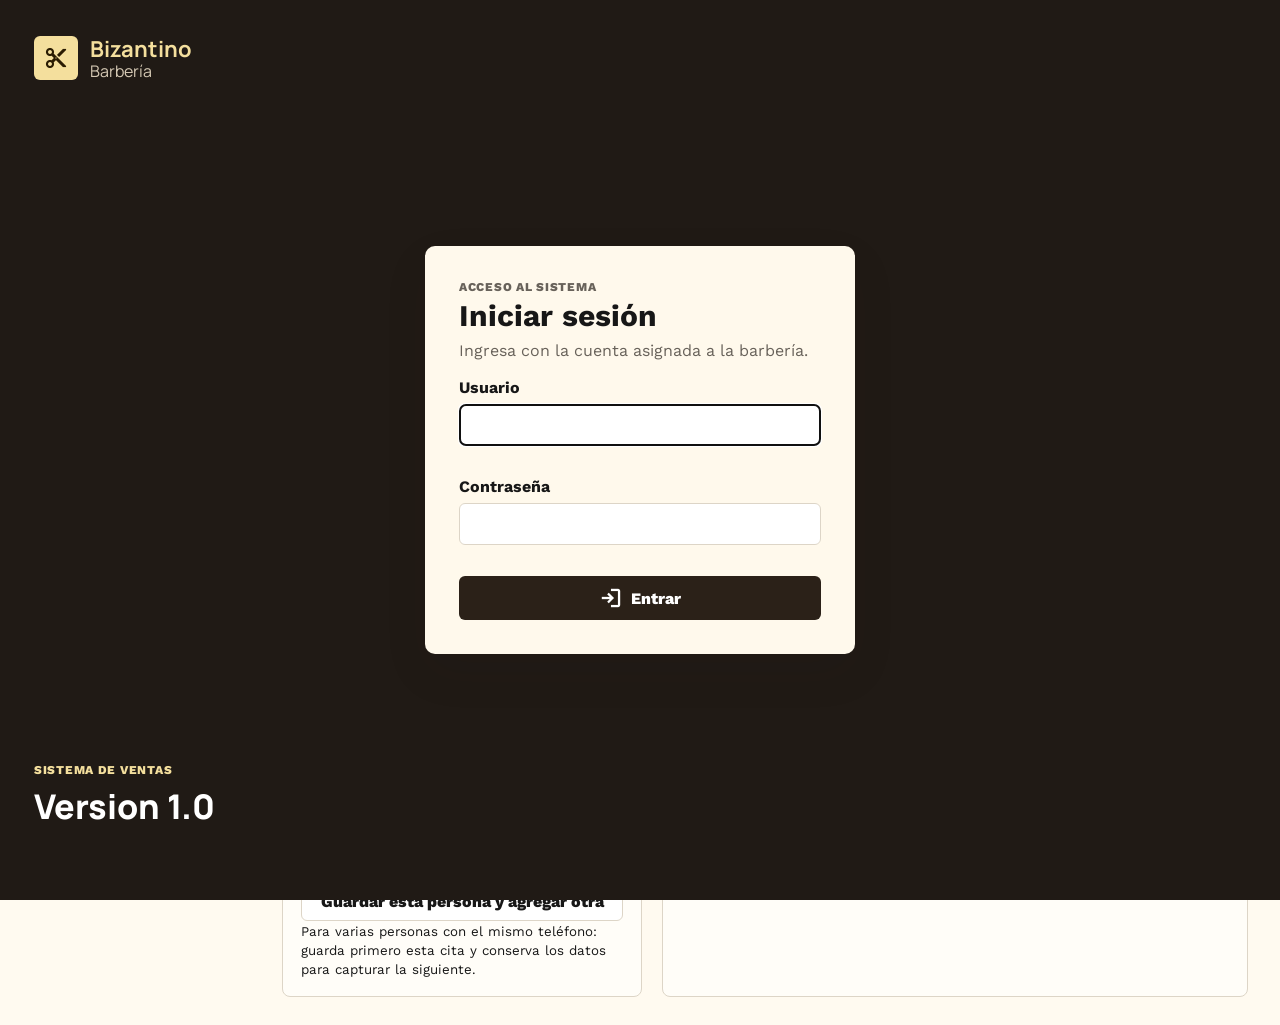
==== index.html @ 12b9bc95 "Adaptar semana laboral de sabado a viernes" ====
<!DOCTYPE html>
<html lang="es">
<head>
  <meta charset="UTF-8">
  <meta name="viewport" content="width=device-width, initial-scale=1.0">
  <title>Bizantino Barberia | Citas y Caja</title>
  <link rel="preconnect" href="https://fonts.googleapis.com">
  <link rel="preconnect" href="https://fonts.gstatic.com" crossorigin>
  <link href="https://fonts.googleapis.com/css2?family=Manrope:wght@600;700;800&family=Work+Sans:wght@400;500;600;700&display=swap" rel="stylesheet">
  <link href="https://fonts.googleapis.com/css2?family=Material+Symbols+Outlined:wght,FILL@100..700,0..1&display=swap" rel="stylesheet">
  <link rel="stylesheet" href="styles.css">
</head>
<body>
  <div class="login-screen" id="loginScreen">
    <div class="login-sidebar">
      <div class="brand">
        <div class="brand-mark"><span class="material-symbols-outlined">content_cut</span></div>
        <div><h1>Bizantino</h1><p>Barbería</p></div>
      </div>
      <div class="login-sidebar-copy">
        <p class="eyebrow">Sistema de ventas</p>
        <h2>Version 1.0</h2>
      </div>
    </div>
    <div class="login-content">
      <form class="login-card" id="loginForm">
        <div>
          <p class="eyebrow">Acceso al sistema</p>
          <h2>Iniciar sesión</h2>
          <p class="login-help">Ingresa con la cuenta asignada a la barbería.</p>
        </div>
        <label>Usuario
          <input name="username" autocomplete="username" maxlength="80" required autofocus>
        </label>
        <label>Contraseña
          <input name="password" type="password" autocomplete="current-password" minlength="8" maxlength="128" required>
        </label>
        <p class="login-error hidden" id="loginError"></p>
        <button class="submit-button" type="submit">
          <span class="material-symbols-outlined">login</span>
          Entrar
        </button>
      </form>
    </div>
  </div>
  <aside class="sidebar">
    <div class="brand">
      <div class="brand-mark">
        <span class="material-symbols-outlined">content_cut</span>
      </div>
      <div>
        <h1>Bizantino</h1>
        <p>Barberia</p>
      </div>
    </div>

    <nav class="nav" aria-label="Modulos">
      <button class="nav-item active" data-view="appointments">
        <span class="material-symbols-outlined">event_available</span>
        Citas
      </button>
      <button class="nav-item" data-view="cashier">
        <span class="material-symbols-outlined"></span>
        Caja
      </button>
      <button class="nav-item" data-view="services">
        <span class="material-symbols-outlined"></span>
        Catálogo
      </button>
      <button class="nav-item" data-view="barbers">
        <span class="material-symbols-outlined"></span>
        Personal
      </button>
      <button class="nav-item" data-view="customers">
        <span class="material-symbols-outlined"></span>
        Clientes
      </button>
      <button class="nav-item" data-view="sales">
        <span class="material-symbols-outlined"></span>
        Ventas
      </button>
      <button class="nav-item" data-view="attendance">
        <span class="material-symbols-outlined">schedule</span>
        Checador
      </button>
      <button class="nav-item" data-view="shift">
        <span class="material-symbols-outlined"></span>
        Corte de turno
      </button>
      <button class="nav-item" id="openHelp" type="button">
        <span class="material-symbols-outlined">help</span>
        Ayuda
      </button>
    </nav>

    <button class="primary-action" id="quickAppointment">
      <span class="material-symbols-outlined">add</span>
      Nueva cita
    </button>
  </aside>

  <main class="app">
    <header class="topbar">
      <div>
        <p class="eyebrow" id="todayLabel"></p>
        <h2 id="viewTitle">Citas</h2>
      </div>
      <div class="topbar-actions">
        <div class="session-user">
          <span id="sessionUserName"></span>
          <button class="chip-button" id="logoutButton" type="button">Salir</button>
        </div>
        <div class="metric">
          <span>Ventas hoy</span>
          <strong id="todaySales">$0</strong>
        </div>
        <div class="metric">
          <span>Citas activas</span>
          <strong id="activeAppointments">0</strong>
        </div>
      </div>
    </header>

    <section class="view active" id="appointments">
      <div class="workspace two-columns">
        <form class="panel form-panel" id="appointmentForm">
          <div class="panel-header">
            <div>
              <p class="eyebrow">Agenda</p>
              <h3 id="appointmentFormTitle">Nueva cita</h3>
            </div>
            <button class="icon-button" type="reset" title="Limpiar">
              <span class="material-symbols-outlined">refresh</span>
            </button>
          </div>

          <input name="appointmentId" type="hidden">
          <label>Teléfono celular
            <input name="phone" list="customerPhoneOptions" inputmode="numeric" maxlength="10"
              pattern="[0-9]{10}" title="Ingresa exactamente 10 dígitos"
              placeholder="10 dígitos" required>
          </label>
          <label class="hidden" data-customer-choice-wrap>Persona vinculada al teléfono
            <select name="customerChoice"></select>
          </label>
          <label>Cliente
            <input name="customer" placeholder="Se completa si el teléfono ya existe" required>
          </label>
          <label>Fecha de nacimiento (opcional)
            <input name="birthDate" inputmode="numeric" maxlength="10"
              placeholder="DD/MM/AAAA" title="Escribe la fecha como DD/MM/AAAA">
          </label>
          <div class="form-grid">
            <label>Fecha
              <input name="date" type="date" required>
            </label>
            <label>Hora
              <input name="time" type="time" required>
            </label>
          </div>
          <label>Barbero
            <select name="barber"></select>
            <small>Opcional al agendar. Se solicitará al confirmar si queda pendiente.</small>
          </label>
          <fieldset class="service-picker">
            <legend>Servicios</legend>
            <div class="selected-services-summary" id="appointmentServiceOptions"></div>
            <button class="secondary-button" id="openAppointmentServicePicker" type="button">Seleccionar servicios</button>
            <small>Opcional al agendar. Se solicitará al confirmar si queda pendiente.</small>
          </fieldset>
          <button class="submit-button" type="submit">
            <span class="material-symbols-outlined">save</span>
            <span id="appointmentSubmitLabel">Guardar cita</span>
          </button>
          <button class="secondary-button" id="saveAnotherAppointment" type="submit" data-save-another="true">
            Guardar esta persona y agregar otra
          </button>
          <small id="saveAnotherAppointmentHelp">
            Para varias personas con el mismo teléfono: guarda primero esta cita y conserva los datos para capturar la siguiente.
          </small>
          <button class="secondary-button hidden" id="cancelAppointmentEdit" type="button">
            Cancelar edición
          </button>
        </form>

        <div class="panel">
          <div class="panel-header">
            <div>
              <p class="eyebrow">Hoy y proximas</p>
              <h3>Lista de citas</h3>
            </div>
            <input class="search" id="appointmentSearch" placeholder="Buscar cliente o servicio">
          </div>
          <div class="appointment-tabs" role="tablist" aria-label="Filtrar citas">
            <button class="appointment-tab active" type="button" data-appointment-view="active">
              Pendientes
              <span id="activeAppointmentCount">0</span>
            </button>
            <button class="appointment-tab" type="button" data-appointment-view="history">
              Historial
              <span id="historyAppointmentCount">0</span>
            </button>
          </div>
          <div class="table-wrap">
            <table>
              <thead>
                <tr>
                  <th>Cliente</th>
                  <th>Servicio</th>
                  <th>Barbero</th>
                  <th>Fecha</th>
                  <th>Estado</th>
                  <th></th>
                </tr>
              </thead>
              <tbody id="appointmentRows"></tbody>
            </table>
          </div>
        </div>
      </div>
    </section>

    <section class="view" id="cashier">
      <div class="workspace two-columns cashier-layout">
        <div class="panel">
          <div class="panel-header">
            <div>
              <p class="eyebrow">Venta rapida</p>
              <h3>Servicios</h3>
            </div>
          </div>
          <div class="service-grid" id="cashierServices"></div>
        </div>

        <form class="panel checkout" id="saleForm">
          <div class="panel-header">
            <div>
              <p class="eyebrow">Cobro</p>
              <h3>Ticket</h3>
            </div>
            <button class="icon-button" id="clearCart" type="button" title="Vaciar">
              <span class="material-symbols-outlined">delete</span>
            </button>
          </div>
          <label>Folio de la nota
            <input name="receiptNumber" type="number" inputmode="numeric"
              min="0" max="10000" placeholder="Abre un turno" required>
          </label>
          <label>Teléfono del cliente
            <input name="phone" list="customerPhoneOptions" inputmode="numeric" maxlength="10"
              pattern="[0-9]{10}" title="Ingresa exactamente 10 dígitos"
              placeholder="Vacío para público general">
          </label>
          <label class="hidden" data-customer-choice-wrap>Persona vinculada al teléfono
            <select name="customerChoice"></select>
          </label>
          <label>Cliente
            <input name="customer" placeholder="Se completa si el teléfono ya existe">
          </label>
          <label>Fecha de nacimiento (opcional)
            <input name="birthDate" inputmode="numeric" maxlength="10"
              placeholder="DD/MM/AAAA" title="Escribe la fecha como DD/MM/AAAA">
          </label>
          <div class="birthday-notice hidden" id="birthdayNotice">
            <strong>🎂 Cumpleaños del cliente</strong>
            <span>Hoy puede recibir 50 % en todos los servicios de esta venta.</span>
            <button class="chip-button pay" id="birthdaySaleDiscount" type="button" data-birthday-sale-discount>Aplicar 50 % a toda la venta</button>
          </div>
          <label>Barbero
            <select name="barber" required></select>
          </label>
          <div class="cart" id="cartItems"></div>
          <div class="total-line">
            <span>Total</span>
            <strong id="cartTotal">$0</strong>
          </div>
          <label>Metodo de pago
            <select name="payment" id="paymentMethod">
              <option value="CASH">Efectivo</option>
              <option value="CARD">Tarjeta</option>
              <option value="TRANSFER">Transferencia</option>
              <option value="MIXED">Mixto</option>
            </select>
          </label>
          <div id="cashPaymentFields">
            <label>Efectivo recibido
              <input name="cashReceived" min="0" step="0.01" inputmode="decimal"
                type="number" placeholder="Igual al total">
            </label>
            <div class="payment-result">
              <span>Cambio</span>
              <strong id="cashChange">$0</strong>
            </div>
          </div>
          <div class="hidden" id="mixedPaymentFields">
            <div class="form-grid">
              <label>En efectivo
                <input name="mixedCash" min="0" step="0.01" value="0" type="number">
              </label>
              <label>Recibido
                <input name="mixedCashReceived" min="0" step="0.01" type="number">
              </label>
              <label>En tarjeta
                <input name="mixedCard" min="0" step="0.01" value="0" type="number">
              </label>
              <label>Transferencia
                <input name="mixedTransfer" min="0" step="0.01" value="0" type="number">
              </label>
            </div>
            <div class="payment-result">
              <span id="mixedPaymentStatus">Falta asignar</span>
              <strong id="mixedPaymentRemaining">$0</strong>
            </div>
          </div>
          <button class="submit-button" type="submit">
            <span class="material-symbols-outlined">payments</span>
            Cobrar
          </button>
        </form>
      </div>
    </section>

    <section class="view" id="services">
      <div class="workspace two-columns">
        <form class="panel form-panel" id="serviceForm">
          <div class="panel-header">
            <div>
              <p class="eyebrow">Catálogo</p>
              <h3 id="serviceFormTitle">Agregar servicio</h3>
            </div>
          </div>
          <input name="serviceId" type="hidden">
          <label>Nombre
            <input name="name" placeholder="Ej. Corte adulto" required>
          </label>
          <label>Precio
            <input name="price" min="0" step="0.01" inputmode="decimal" type="number" required>
          </label>
          <label>Tipo
            <select name="type">
              <option>Servicio</option>
              <option>Paquete</option>
              <option>Extra</option>
            </select>
          </label>
          <button class="submit-button" id="serviceSubmitButton" type="submit">
            <span class="material-symbols-outlined">add</span>
            <span id="serviceSubmitLabel">Agregar</span>
          </button>
          <button class="secondary-button hidden" id="cancelServiceEdit" type="button">
            Cancelar edición
          </button>
        </form>
        <div class="panel">
          <div class="panel-header">
            <div>
              <p class="eyebrow">Precios</p>
              <h3>Menú de servicios</h3>
            </div>
          </div>
          <div class="price-list" id="serviceList"></div>
        </div>
      </div>
    </section>

    <section class="view" id="barbers">
      <div class="workspace two-columns">
        <form class="panel form-panel" id="barberForm">
          <div class="panel-header">
            <div>
              <p class="eyebrow">Personal</p>
              <h3 id="barberFormTitle">Agregar barbero</h3>
            </div>
          </div>
          <input name="barberId" type="hidden">
          <label>Nombre
            <input name="name" placeholder="Nombre del barbero" required>
          </label>
          <button class="submit-button" type="submit">
            <span class="material-symbols-outlined">add</span>
            <span id="barberSubmitLabel">Agregar</span>
          </button>
          <button class="secondary-button hidden" id="cancelBarberEdit" type="button">
            Cancelar edición
          </button>
        </form>

        <div class="panel">
          <div class="panel-header">
            <div>
              <p class="eyebrow">Equipo</p>
              <h3>Barberos registrados</h3>
            </div>
          </div>
          <div class="price-list" id="barberList"></div>
        </div>
      </div>
      <div class="workspace two-columns">
        <form class="panel form-panel" id="receptionistForm">
          <div class="panel-header">
            <div>
              <p class="eyebrow">Recepción</p>
              <h3 id="receptionistFormTitle">Agregar recepcionista</h3>
            </div>
          </div>
          <input name="receptionistId" type="hidden">
          <label>Nombre
            <input name="name" placeholder="Nombre de la recepcionista" required>
          </label>
          <button class="submit-button" type="submit">
            <span class="material-symbols-outlined">add</span>
            <span id="receptionistSubmitLabel">Agregar</span>
          </button>
          <button class="secondary-button hidden" id="cancelReceptionistEdit" type="button">
            Cancelar edición
          </button>
        </form>
        <div class="panel">
          <div class="panel-header">
            <div>
              <p class="eyebrow">Recepción</p>
              <h3>Recepcionistas registradas</h3>
            </div>
          </div>
          <div class="price-list" id="receptionistList"></div>
        </div>
      </div>
      <div class="workspace two-columns" data-admin-only>
        <form class="panel form-panel" id="userForm">
          <div class="panel-header">
            <div><p class="eyebrow">Acceso al sistema</p><h3 id="userFormTitle">Crear cuenta</h3></div>
          </div>
          <input name="userId" type="hidden">
          <label>Nombre para mostrar
            <input name="fullName" maxlength="120" placeholder="Ej. Gabriela" required>
          </label>
          <label>Usuario
            <input name="username" maxlength="80" autocomplete="off" placeholder="Ej. gabriela" required>
          </label>
          <label>Tipo de cuenta
            <select name="role" required><option value="RECEPTION">Recepcionista</option><option value="ADMIN">Administradora</option><option value="SUPPORT">Soporte (solo consulta)</option></select>
          </label>
          <label>Contraseña
            <input name="password" type="password" minlength="8" maxlength="128" autocomplete="new-password" placeholder="Mínimo 8 caracteres">
            <small id="userPasswordHelp">Obligatoria para una cuenta nueva.</small>
          </label>
          <button class="submit-button" type="submit"><span class="material-symbols-outlined">person_add</span><span id="userSubmitLabel">Crear cuenta</span></button>
          <button class="secondary-button hidden" id="cancelUserEdit" type="button">Cancelar edición</button>
        </form>
        <div class="panel">
          <div class="panel-header"><div><p class="eyebrow">Seguridad</p><h3>Cuentas registradas</h3></div></div>
          <p class="muted">Las contraseñas nunca se muestran. Puedes asignar una nueva al editar la cuenta.</p>
          <div class="price-list" id="userList"></div>
        </div>
      </div>
    </section>

    <section class="view" id="customers">
      <div class="workspace two-columns">
        <form class="panel form-panel" id="customerForm">
          <div class="panel-header">
            <div>
              <p class="eyebrow">Directorio</p>
              <h3 id="customerFormTitle">Agregar cliente</h3>
            </div>
          </div>
          <input name="customerId" type="hidden">
          <label>Teléfono
            <input name="phone" inputmode="numeric" maxlength="10" pattern="[0-9]{10}"
              title="Ingresa exactamente 10 dígitos" placeholder="10 dígitos" required>
          </label>
          <label>Nombre
            <input name="name" placeholder="Nombre del cliente" required>
          </label>
          <label>Fecha de nacimiento (opcional)
            <input name="birthDate" inputmode="numeric" maxlength="10"
              placeholder="DD/MM/AAAA" title="Escribe la fecha como DD/MM/AAAA">
          </label>
          <label>Notas
            <textarea name="notes" maxlength="500" placeholder="Preferencias u observaciones"></textarea>
          </label>
          <button class="submit-button" type="submit">
            <span class="material-symbols-outlined">add</span>
            <span id="customerSubmitLabel">Agregar</span>
          </button>
          <button class="secondary-button hidden" id="cancelCustomerEdit" type="button">
            Cancelar edición
          </button>
        </form>

        <div class="panel">
          <div class="panel-header">
            <div>
              <p class="eyebrow">Clientes</p>
              <h3>Directorio de clientes</h3>
            </div>
            <input class="search" id="customerSearch" placeholder="Buscar nombre o teléfono">
          </div>
          <div class="price-list" id="customerList"></div>
        </div>
      </div>
    </section>

    <section class="view" id="sales">
      <div class="workspace">
        <div class="panel" id="salesReportPanel">
          <div class="panel-header">
            <div>
              <p class="eyebrow">Historial</p>
              <h3>Ventas por periodo</h3>
            </div>
            <button class="chip-button cancellation-jump" id="goToCancellations" type="button">
              <span class="material-symbols-outlined">event_busy</span>
              <span id="cancellationJumpLabel">Ver cancelaciones</span>
            </button>
          </div>

          <div class="report-filters">
            <label>Desde
              <input id="salesDateFrom" type="date">
            </label>
            <label>Hasta
              <input id="salesDateTo" type="date">
            </label>
            <label>Barbero
              <select id="salesBarberFilter"></select>
            </label>
            <label>Buscar
              <input id="salesSearch" placeholder="Folio, cliente o servicio">
            </label>
          </div>

          <div class="summary-grid" id="salesReportSummary"></div>

          <div class="sales-charts-grid">
            <section class="sales-chart-card">
              <div><p class="eyebrow">Tendencia</p><h4>Ventas por día</h4></div>
              <div class="daily-sales-chart" id="dailySalesChart"></div>
            </section>
            <section class="sales-chart-card">
              <div><p class="eyebrow">Equipo</p><h4>Producción por barbero</h4></div>
              <div class="barber-production-chart" id="barberProductionChart"></div>
            </section>
          </div>

          <div class="table-wrap">
            <table>
              <thead>
                <tr>
                  <th>Fecha</th>
                  <th>Folio</th>
                  <th>Cliente</th>
                  <th>Servicios</th>
                  <th>Barbero</th>
                  <th>Pago</th>
                  <th>Total</th>
                  <th></th>
                </tr>
              </thead>
              <tbody id="salesReportRows"></tbody>
            </table>
          </div>
        </div>
        <div class="panel cancellations-panel">
          <div class="panel-header">
            <div>
              <p class="eyebrow">Seguimiento</p>
              <h3>Cancelaciones de citas</h3>
              <p id="cancellationSummary">0 cancelaciones registradas</p>
            </div>
            <div class="cancellation-header-actions">
              <button class="chip-button" id="backToSales" type="button">
                <span class="material-symbols-outlined">arrow_upward</span>
                Volver a ventas
              </button>
              <input class="search" id="cancellationSearch"
                placeholder="Buscar cliente, barbero o motivo">
            </div>
          </div>
          <div class="table-wrap">
            <table>
              <thead>
                <tr>
                  <th>Cancelada</th>
                  <th>Cita programada</th>
                  <th>Cliente</th>
                  <th>Servicio</th>
                  <th>Barbero</th>
                  <th>Motivo</th>
                </tr>
              </thead>
              <tbody id="cancellationRows"></tbody>
            </table>
          </div>
        </div>
      </div>
    </section>

    <section class="view" id="attendance">
      <div class="workspace attendance-workspace">
        <div class="panel full-panel">
          <div class="panel-header">
            <div>
              <p class="eyebrow">Asistencia</p>
              <h3>Personal del turno actual</h3>
              <p class="muted" id="attendanceShiftLabel">Abre un turno para comenzar a registrar.</p>
            </div>
          </div>
          <div class="attendance-cards" id="attendanceCurrentRows"></div>
        </div>

        <form class="panel form-panel full-panel hidden" id="scheduleForm" data-admin-only>
          <div class="panel-header">
            <div>
              <p class="eyebrow">Administración</p>
              <h3>Horario semanal del personal</h3>
              <p class="muted">Selecciona la semana y captura toda la plantilla como en su hoja de Excel.</p>
            </div>
          </div>
          <div class="schedule-toolbar">
            <label>Semana que inicia (sábado)<input name="weekStart" type="date" required></label>
            <label>Turno
              <select name="shiftType"><option value="MORNING">Matutino</option><option value="EVENING">Vespertino</option></select>
            </label>
            <button class="secondary-button" type="button" id="copyPreviousWeek">Copiar semana anterior</button>
            <button class="secondary-button" type="button" id="exportScheduleExcel"><span class="material-symbols-outlined">download</span> Exportar Excel</button>
          </div>
          <fieldset class="schedule-people-picker">
            <legend>Personal de este turno</legend>
            <p class="muted">Selecciona únicamente quienes estarán en el turno elegido.</p>
            <div class="schedule-people-options" id="schedulePeopleOptions"></div>
          </fieldset>
          <div class="schedule-help">En cada día captura entrada y salida. Activa <strong>Descanso</strong> cuando no trabaje. La comida es opcional.</div>
          <div class="table-wrap weekly-schedule-wrap"><table class="weekly-schedule-table">
            <thead><tr id="scheduleWeekHeader"></tr></thead>
            <tbody id="scheduleRows"></tbody>
          </table></div>
          <button class="submit-button" type="submit">Guardar semana completa</button>
        </form>

        <div class="panel full-panel hidden" id="savedSchedulesPanel" data-admin-only>
          <div class="panel-header">
            <div>
              <p class="eyebrow">Horarios guardados</p>
              <h3>Semana configurada</h3>
              <p class="muted" id="savedSchedulesWeekLabel"></p>
            </div>
          </div>
          <div class="saved-schedule-sections">
            <article class="saved-schedule-card" id="savedScheduleMorning"></article>
            <article class="saved-schedule-card" id="savedScheduleEvening"></article>
          </div>
        </div>

        <div class="panel full-panel">
          <div class="panel-header"><div><p class="eyebrow">Historial</p><h3>Asistencias por semana</h3><p class="muted">Despliega una semana para comparar el horario programado con las horas registradas.</p></div></div>
          <div class="attendance-history-groups" id="attendanceHistoryGroups"></div>
        </div>
      </div>
    </section>

    <section class="view" id="shift">
      <div class="workspace">
        <form class="panel form-panel" id="openShiftForm">
          <div class="panel-header">
            <div>
              <p class="eyebrow">Apertura</p>
              <h3>Abrir turno</h3>
            </div>
          </div>
          <div class="form-grid">
            <label>Tipo de turno
              <select name="shiftType" required>
                <option value="MORNING">Matutino</option>
                <option value="EVENING">Vespertino</option>
              </select>
            </label>
            <label>Fondo inicial
              <input name="openingCash" type="number" min="0" step="0.01" value="0" required>
            </label>
            <label>Folio inicial
              <input name="startingReceiptNumber" type="number" min="0" max="10000" step="1" value="0" required>
              <small id="startingReceiptHelp">Se colocará automáticamente el siguiente folio sugerido, pero puedes cambiarlo.</small>
            </label>
          </div>
          <label>Recepcionista responsable
            <select name="receptionistId" id="shiftReceptionistSelect" required></select>
          </label>
          <fieldset>
            <legend>Barberos que trabajarán</legend>
            <div class="barber-checklist" id="shiftBarberOptions"></div>
          </fieldset>
          <p class="muted shift-schedule-status" id="shiftScheduleStatus"></p>
          <button class="submit-button" type="submit">
            <span class="material-symbols-outlined">point_of_sale</span>
            Abrir turno
          </button>
        </form>
        <div class="panel shift-dashboard" id="shiftDashboard">
          <div class="panel-header">
            <div>
              <p class="eyebrow">Caja</p>
              <h3>Corte de turno</h3>
              <p id="currentShiftLabel">No hay un turno abierto</p>
            </div>
            <span class="shift-status" id="shiftStatus">Sin turno</span>
          </div>

          <section class="cut-card shift-evidence-card">
            <div class="panel-header">
              <div>
                <p class="eyebrow">Evidencia obligatoria</p>
                <h3>Foto del checador</h3>
                <p class="muted">Descarga la foto desde WhatsApp Web y adjúntala antes de cerrar el turno.</p>
              </div>
              <span class="shift-status" id="shiftEvidenceStatus">Pendiente</span>
            </div>
            <form class="shift-evidence-form" id="shiftEvidenceForm">
              <label class="evidence-file-picker" for="shiftEvidenceInput">
                <span class="evidence-picker-button"><span class="material-symbols-outlined">add_photo_alternate</span> Elegir imagen</span>
                <span class="evidence-file-name" id="shiftEvidenceFileName">Ninguna imagen seleccionada</span>
                <input id="shiftEvidenceInput" name="evidence" type="file" accept="image/jpeg,image/png,image/webp" required>
              </label>
              <button class="secondary-button evidence-remove-button hidden" id="removeSelectedEvidence" type="button">
                <span class="material-symbols-outlined">close</span>
                Quitar
              </button>
              <button class="secondary-button" type="submit">
                <span class="material-symbols-outlined">upload</span>
                Subir evidencia
              </button>
            </form>
            <div class="shift-evidence-preview" id="shiftEvidencePreview"></div>
          </section>

          <div class="reconciliation-grid">
            <section class="cut-card">
              <p class="eyebrow">Según el sistema</p>
              <div id="shiftSystemTotals"></div>
            </section>
            <form class="cut-card" id="closeShiftForm">
              <p class="eyebrow">Conteo real</p>
              <div class="schedule-help" id="closeShiftEvidenceNotice">Primero adjunta la foto del checador para capturar el corte.</div>
              <label>Fondo que permanece en caja
                <input name="fundReserved" type="number" min="0" step="0.01" value="0" readonly>
                <small>Se toma automáticamente del fondo registrado al abrir el turno.</small>
              </label>
              <label>Efectivo de ventas entregado
                <input name="cashSalesCounted" type="number" min="0" step="0.01" value="0" required>
                <small>No incluyas aquí el fondo que permanece en caja.</small>
              </label>
              <label>Corte de terminal
                <input name="cardReported" type="number" min="0" step="0.01" value="0" required>
              </label>
              <label>Transferencias verificadas
                <input name="transferReported" type="number" min="0" step="0.01" value="0" required>
              </label>
              <label>Notas del cierre (opcional)
                <textarea name="closingNotes" maxlength="1000" rows="3"
                  placeholder="Ej. Faltaron $50 y se revisará con recepción"></textarea>
              </label>
            </form>
          </div>

          <div class="reconciliation-grid">
            <section class="cut-card">
              <div class="panel-header">
                <div><p class="eyebrow">Salidas de caja</p><h3>Gastos</h3></div>
              </div>
              <form class="expense-form" id="expenseForm">
                <input name="concept" maxlength="200" placeholder="Concepto del gasto" required>
                <input name="amount" type="number" min="0.01" step="0.01" placeholder="$0" required>
                <button class="chip-button pay" type="submit">Agregar</button>
              </form>
              <div id="expenseList"></div>
            </section>
            <section class="cut-card">
              <p class="eyebrow">Resultado</p>
              <div class="reconciliation-result" id="reconciliationResult"></div>
              <button class="submit-button" id="closeShiftButton" form="closeShiftForm" type="submit">
                <span class="material-symbols-outlined">lock</span>
                Cerrar turno
              </button>
            </section>
          </div>

          <div class="reconciliation-grid">
            <section class="cut-card">
              <p class="eyebrow">Equipo</p>
              <h3>Producción por barbero</h3>
              <div id="barberProduction"></div>
            </section>
            <section class="cut-card">
              <p class="eyebrow">Trabajo realizado</p>
              <h3>Servicios</h3>
              <div id="serviceProduction"></div>
            </section>
          </div>

          <details class="movement-details">
            <summary id="movementSummary">Ver movimientos del turno</summary>
            <div class="table-wrap">
              <table>
                <thead><tr><th>Hora</th><th>Cliente</th><th>Servicios</th><th>Barbero</th><th>Pago</th><th>Total</th></tr></thead>
                <tbody id="saleRows"></tbody>
              </table>
            </div>
          </details>
        </div>

        <div class="panel">
          <div class="panel-header">
            <div>
              <p class="eyebrow">Historial</p>
              <h3>Turnos anteriores</h3>
            </div>
          </div>
          <div class="table-wrap">
            <table>
              <thead>
                <tr>
                  <th>Fecha</th>
                  <th>Turno</th>
                  <th>Barberos</th>
                  <th>Recepcionista</th>
                  <th>Folios</th>
                  <th>Venta</th>
                  <th>Gastos</th>
                  <th>Diferencia</th>
                  <th></th>
                </tr>
              </thead>
              <tbody id="shiftHistoryRows"></tbody>
            </table>
          </div>
        </div>
      </div>
    </section>
  </main>

  <div class="modal-backdrop hidden" id="repeatScheduleModal">
    <form class="modal-card" id="repeatScheduleForm">
      <div class="panel-header">
        <div><p class="eyebrow">Horario semanal</p><h3>Repetir horario</h3></div>
        <button class="icon-button" id="closeRepeatSchedule" type="button" title="Cerrar"><span class="material-symbols-outlined">close</span></button>
      </div>
      <p id="repeatScheduleDescription">Selecciona los días donde quieres usar el mismo horario.</p>
      <div class="repeat-days-grid" id="repeatScheduleDays"></div>
      <div class="modal-actions">
        <button class="secondary-button" id="cancelRepeatSchedule" type="button">Cancelar</button>
        <button class="submit-button" type="submit">Aplicar a los días</button>
      </div>
    </form>
  </div>

  <div class="modal-backdrop hidden" id="attendanceCorrectionModal">
    <div class="modal-card">
      <div class="panel-header">
        <div><p class="eyebrow">Administración</p><h3>Corregir asistencia</h3></div>
        <button class="icon-button" id="closeAttendanceCorrection" type="button" title="Cerrar"><span class="material-symbols-outlined">close</span></button>
      </div>
      <form id="attendanceCorrectionForm">
        <input name="recordId" type="hidden">
        <p id="attendanceCorrectionName"></p>
        <div class="form-grid">
          <label>Entrada<input name="clockIn" type="datetime-local"></label>
          <label>Salida a comida<input name="mealOut" type="datetime-local"></label>
          <label>Regreso de comida<input name="mealIn" type="datetime-local"></label>
          <label>Salida final<input name="clockOut" type="datetime-local"></label>
          <label>Estado<select name="status"><option value="PENDING">Pendiente</option><option value="PRESENT">Asistió</option><option value="ABSENT">Falta</option><option value="REST">Descanso</option><option value="PERMISSION">Permiso</option></select></label>
          <label>Notas<input name="notes" maxlength="500"></label>
        </div>
        <div class="modal-actions"><button class="secondary-button" id="cancelAttendanceCorrection" type="button">Cancelar</button><button class="submit-button" type="submit">Guardar corrección</button></div>
      </form>
    </div>
  </div>

  <div class="modal-backdrop hidden" id="attendanceStatusModal">
    <div class="modal-card">
      <div class="panel-header">
        <div><p class="eyebrow">Confirmar asistencia</p><h3 id="attendanceStatusTitle">Confirmar estado</h3></div>
        <button class="icon-button" id="closeAttendanceStatus" type="button" title="Cerrar"><span class="material-symbols-outlined">close</span></button>
      </div>
      <p id="attendanceStatusMessage"></p>
      <div class="modal-actions">
        <button class="secondary-button" id="cancelAttendanceStatus" type="button">Cancelar</button>
        <button class="submit-button danger-button" id="confirmAttendanceStatus" type="button">Confirmar</button>
      </div>
    </div>
  </div>

  <div class="modal-backdrop hidden" id="closeShiftModal">
    <div class="modal-card">
      <div class="panel-header">
        <div>
          <p class="eyebrow">Corte de turno</p>
          <h3>Confirmar cierre</h3>
        </div>
        <button class="icon-button" id="closeShiftModalButton" type="button" title="Cerrar">
          <span class="material-symbols-outlined">close</span>
        </button>
      </div>
      <p>El turno quedará cerrado definitivamente y ya no aceptará ventas ni gastos.</p>
      <div class="close-shift-confirmation" id="closeShiftConfirmationSummary"></div>
      <div class="modal-actions">
        <button class="secondary-button" id="cancelCloseShift" type="button">Volver</button>
        <button class="submit-button danger-button" id="confirmCloseShift" type="button">
          Cerrar turno
        </button>
      </div>
    </div>
  </div>

  <div class="modal-backdrop hidden" id="servicePickerModal">
    <div class="modal-card service-picker-modal">
      <div class="panel-header">
        <div><p class="eyebrow">Servicios</p><h3>Seleccionar servicios</h3></div>
        <button class="icon-button" id="closeServicePickerModal" type="button" title="Cerrar">
          <span class="material-symbols-outlined">close</span>
        </button>
      </div>
      <p>Toca uno o varios servicios para agregarlos a la cita.</p>
      <div class="service-picker-grid" id="servicePickerGrid"></div>
      <div class="service-picker-total">
        <span id="servicePickerCount">0 servicios</span>
        <strong id="servicePickerTotal">$0</strong>
      </div>
      <div class="modal-actions">
        <button class="secondary-button" id="cancelServicePickerModal" type="button">Volver</button>
        <button class="submit-button" id="applyServicePicker" type="button">Aplicar selección</button>
      </div>
    </div>
  </div>

  <div class="modal-backdrop hidden" id="appointmentConfirmationModal">
    <form class="modal-card" id="appointmentConfirmationForm">
      <div class="panel-header">
        <div>
          <p class="eyebrow">Citas</p>
          <h3>Confirmar cita</h3>
        </div>
        <button class="icon-button" id="closeAppointmentConfirmationModal" type="button" title="Cerrar">
          <span class="material-symbols-outlined">close</span>
        </button>
      </div>
      <p id="appointmentConfirmationLabel"></p>
      <label>Barbero que atenderá
        <select name="barber" required></select>
      </label>
      <fieldset class="service-picker">
        <legend>Servicios que recibirá</legend>
        <div class="selected-services-summary" id="confirmationServiceOptions"></div>
        <button class="secondary-button" id="openConfirmationServicePicker" type="button">Seleccionar servicios</button>
      </fieldset>
      <div class="modal-actions">
        <button class="secondary-button" id="cancelAppointmentConfirmationModal" type="button">Volver</button>
        <button class="submit-button" type="submit">Confirmar cita</button>
      </div>
    </form>
  </div>

  <div class="modal-backdrop hidden" id="cancellationModal">
    <form class="modal-card" id="cancellationForm">
      <div class="panel-header">
        <div>
          <p class="eyebrow">Citas</p>
          <h3>Cancelar cita</h3>
        </div>
        <button class="icon-button" id="closeCancellationModal" type="button" title="Cerrar">
          <span class="material-symbols-outlined">close</span>
        </button>
      </div>
      <p id="cancellationAppointmentLabel"></p>
      <label>Motivo de la cancelación
        <textarea name="reason" maxlength="500" rows="4"
          placeholder="Ej. El cliente llamó para cancelar" required></textarea>
      </label>
      <div class="modal-actions">
        <button class="secondary-button" id="cancelCancellationModal" type="button">Volver</button>
        <button class="submit-button danger-button" type="submit">Confirmar cancelación</button>
      </div>
    </form>
  </div>

  <div class="modal-backdrop hidden" id="saleCancellationModal">
    <form class="modal-card" id="saleCancellationForm">
      <div class="panel-header">
        <div>
          <p class="eyebrow">Ventas</p>
          <h3>Cancelar venta</h3>
        </div>
        <button class="icon-button" id="closeSaleCancellationModal" type="button" title="Cerrar">
          <span class="material-symbols-outlined">close</span>
        </button>
      </div>
      <p id="saleCancellationLabel"></p>
      <p>La venta conservará su folio y sus datos, pero dejará de sumar en el corte.</p>
      <label>Motivo de la cancelación
        <textarea name="reason" maxlength="500" rows="4"
          placeholder="Ej. Se registró un servicio incorrecto" required></textarea>
      </label>
      <div class="modal-actions">
        <button class="secondary-button" id="cancelSaleCancellationModal" type="button">Volver</button>
        <button class="submit-button danger-button" type="submit">Confirmar cancelación</button>
      </div>
    </form>
  </div>

  <div class="modal-backdrop hidden" id="helpModal">
    <div class="modal-card help-modal-card">
      <div class="panel-header">
        <div>
          <p class="eyebrow">Manual rápido</p>
          <h3>Cómo usar Bizantino</h3>
        </div>
        <button class="icon-button" id="closeHelpModal" type="button" title="Cerrar">
          <span class="material-symbols-outlined">close</span>
        </button>
      </div>
      <p>Consulta el paso que necesites. Las opciones administrativas solamente aparecen en la cuenta de la dueña.</p>
      <section class="help-role-section" data-admin-only>
        <p class="eyebrow">Funciones de administradora</p>
        <div class="help-admin-grid">
          <div><strong>Personal y cuentas</strong><span>En <b>Personal</b> administra barberos, recepcionistas y cuentas de acceso. El rol <b>Soporte</b> es visible y permite consultar sin modificar operaciones. Al editar una cuenta, deja la contraseña vacía para conservarla o escribe una nueva para restablecerla.</span></div>
          <div><strong>Horarios semanales</strong><span>En <b>Checador</b> selecciona semana y turno, elige el personal, captura horarios o descansos y guarda la semana completa. Una misma persona puede estar programada en Matutino y Vespertino; también puedes copiar horarios y exportarlos a Excel.</span></div>
          <div><strong>Correcciones</strong><span>La administradora puede corregir asistencias y consultar quién realizó el último registro. Las recepcionistas no pueden modificar horarios ni corregir registros anteriores.</span></div>
        </div>
      </section>
      <p class="eyebrow help-flow-title">Operación diaria de recepción</p>
      <div class="help-steps">
        <details open><summary><span>1</span> Abrir el turno</summary><p>En <strong>Corte de turno</strong>, verifica si abrirás Matutino o Vespertino. El sistema selecciona automáticamente la recepcionista y los barberos programados para ese día, pero puedes modificarlos antes de abrir. Captura también el fondo inicial y revisa el folio sugerido.</p></details>
        <details><summary><span>2</span> Registrar asistencias</summary><p>En <strong>Checador</strong>, registra entrada, salida y comida del personal. Para marcar falta o permiso deberás confirmarlo. Si una persona está programada en ambos turnos, el matutino conservará su entrada y la jornada continuará automáticamente en el vespertino; registra su salida final hasta que termine de trabajar.</p></details>
        <details><summary><span>3</span> Agendar y confirmar citas</summary><p>Captura teléfono, nombre, fecha y hora. El barbero y los servicios pueden quedar pendientes. Al confirmar, completa esos datos; se permiten varios servicios y se evitan citas simultáneas para el mismo barbero.</p></details>
        <details><summary><span>4</span> Cobrar servicios</summary><p>Desde una cita usa <strong>Cobrar</strong>, o entra directamente a <strong>Caja</strong> para una venta sin cita. Selecciona cliente opcional, barbero, servicios y método de pago. Si hoy es el cumpleaños registrado del cliente, puedes activar 50 % de descuento sobre todos los servicios de la venta. Verifica el folio antes de confirmar.</p></details>
        <details><summary><span>5</span> Registrar gastos y revisar ventas</summary><p>Los gastos del turno se capturan en <strong>Corte de turno</strong>. En <strong>Ventas</strong> puedes filtrar por fechas o barbero, consultar gráficas, movimientos, neto después de gastos y motivos de cancelación.</p></details>
        <details><summary><span>6</span> Adjuntar evidencia del checador</summary><p>Antes de capturar el conteo real, descarga desde WhatsApp Web la fotografía del checador. En <strong>Corte de turno</strong>, elige la imagen y presiona <strong>Subir evidencia</strong>. Al guardarse se habilitarán los campos del corte. Comprueba la miniatura; puedes reemplazarla mientras el turno esté abierto.</p></details>
        <details><summary><span>7</span> Cerrar el turno</summary><p>Después de adjuntar la evidencia, registra efectivo entregado, corte de terminal, transferencias verificadas y notas opcionales. Revisa las diferencias. Para cerrar deben estar completas las asistencias; en el matutino no se exige salida a quien tenga horario vespertino porque su jornada continúa. El sistema guarda quién subió la foto y quién cerró.</p></details>
        <details><summary><span>8</span> Consultar y exportar historial</summary><p>En turnos anteriores abre <strong>Ver desglose</strong> para consultar conciliación, gastos, producción, evidencia y responsables. En <strong>Checador</strong> las asistencias semanales aparecen separadas en Matutino y Vespertino, con entrada y salida reales; también pueden exportarse a Excel.</p></details>
      </div>
      <div class="modal-actions">
        <button class="submit-button" id="finishHelp" type="button">Entendido</button>
      </div>
    </div>
  </div>

  <div class="toast" id="toast"></div>
  <datalist id="customerPhoneOptions"></datalist>
  <script src="app.js"></script>
</body>
</html>
---- styles.css ----
:root {
  --gold: #b88a1d;
  --gold-soft: #f4df9d;
  --ink: #171717;
  --muted: #68625a;
  --line: #ddd5c7;
  --paper: #fffdf8;
  --surface: #f6f1e8;
  --green: #1f7a4d;
  --red: #b42318;
  --blue: #285c9d;
}

* { box-sizing: border-box; }

body {
  margin: 0;
  color: var(--ink);
  background: #fffaf0;
  font-family: "Work Sans", Arial, sans-serif;
}

button, input, select, textarea { font: inherit; }
button { cursor: pointer; }

.material-symbols-outlined {
  font-variation-settings: "FILL" 0, "wght" 500, "GRAD" 0, "opsz" 24;
}

.sidebar {
  position: fixed;
  inset: 0 auto 0 0;
  width: 250px;
  padding: 22px 18px;
  background: #201a15;
  color: white;
  display: flex;
  flex-direction: column;
  gap: 28px;
}

.brand {
  display: flex;
  align-items: center;
  gap: 12px;
}

.brand-mark {
  width: 44px;
  height: 44px;
  display: grid;
  place-items: center;
  background: var(--gold-soft);
  color: #2a1c02;
  border-radius: 6px;
}

.brand h1, .brand p, .topbar h2, .panel h3 {
  margin: 0;
  font-family: "Manrope", Arial, sans-serif;
}

.brand h1 { font-size: 22px; color: var(--gold-soft); }
.brand p { color: #d5c9b4; margin-top: -4px; }

.nav {
  display: grid;
  gap: 6px;
}

.nav-item, .primary-action {
  border: 0;
  min-height: 44px;
  display: flex;
  align-items: center;
  gap: 12px;
  padding: 10px 12px;
  border-radius: 6px;
}

.nav-item {
  background: transparent;
  color: #e8dece;
  text-align: left;
}

.nav-item.active, .nav-item:hover {
  background: rgba(244, 223, 157, .14);
  color: var(--gold-soft);
}

.primary-action {
  margin-top: auto;
  width: 100%;
  justify-content: center;
  background: var(--gold-soft);
  color: #2a1c02;
  font-weight: 800;
}

.app {
  margin-left: 250px;
  min-height: 100vh;
}

.topbar {
  min-height: 84px;
  padding: 20px 32px;
  background: var(--paper);
  border-bottom: 1px solid var(--line);
  display: flex;
  align-items: center;
  justify-content: space-between;
  gap: 18px;
}

.topbar h2 { font-size: 30px; }
.eyebrow {
  margin: 0 0 4px;
  color: var(--muted);
  font-size: 12px;
  font-weight: 800;
  letter-spacing: .06em;
  text-transform: uppercase;
}

.topbar-actions {
  display: flex;
  gap: 10px;
}

.metric {
  min-width: 142px;
  padding: 10px 12px;
  background: var(--surface);
  border: 1px solid var(--line);
  border-radius: 6px;
}

.metric span { display: block; color: var(--muted); font-size: 12px; }
.metric strong { font-size: 20px; }

.view { display: none; }
.view.active { display: block; }

.workspace {
  padding: 28px 32px;
  display: grid;
  gap: 20px;
}

.two-columns {
  grid-template-columns: 360px minmax(0, 1fr);
}

.cashier-layout {
  grid-template-columns: minmax(0, 1fr) 380px;
}

.panel {
  background: var(--paper);
  border: 1px solid var(--line);
  border-radius: 8px;
  padding: 18px;
}

.panel-header {
  display: flex;
  align-items: center;
  justify-content: space-between;
  gap: 12px;
  margin-bottom: 16px;
}

.panel h3 { font-size: 20px; }

label {
  display: grid;
  gap: 7px;
  margin-bottom: 13px;
  color: #3a332a;
  font-weight: 700;
}

input, select, textarea {
  width: 100%;
  border: 1px solid var(--line);
  border-radius: 6px;
  background: white;
  color: var(--ink);
  padding: 0 12px;
}

input, select { height: 42px; }

textarea {
  min-height: 88px;
  padding-top: 10px;
  resize: vertical;
}

.form-grid {
  display: grid;
  grid-template-columns: 1fr 1fr;
  gap: 12px;
}

.submit-button, .icon-button, .chip-button {
  border: 0;
  border-radius: 6px;
  min-height: 40px;
  display: inline-flex;
  align-items: center;
  justify-content: center;
  gap: 8px;
  font-weight: 800;
}

.submit-button {
  width: 100%;
  background: #2b221a;
  color: white;
  padding: 10px 14px;
}

.secondary-button {
  width: 100%;
  min-height: 40px;
  margin-top: 8px;
  border: 1px solid var(--line);
  border-radius: 6px;
  background: white;
  color: var(--ink);
  font-weight: 800;
}

.hidden { display: none; }

.submit-button.compact {
  width: auto;
}
.secondary-button.compact { margin-top: 0; min-height: 36px; padding: 7px 11px; width: auto; }

.icon-button {
  width: 40px;
  background: var(--surface);
  color: var(--ink);
}

.search {
  width: min(330px, 100%);
}

.appointment-tabs {
  display: flex;
  gap: 8px;
  margin-bottom: 12px;
  padding-bottom: 12px;
  border-bottom: 1px solid var(--line);
}

.appointment-tab {
  min-height: 38px;
  padding: 8px 14px;
  border: 1px solid var(--line);
  border-radius: 6px;
  background: white;
  color: var(--muted);
  font-weight: 800;
}

.appointment-tab.active {
  background: #2b221a;
  border-color: #2b221a;
  color: white;
}

.appointment-tab span {
  display: inline-grid;
  min-width: 22px;
  min-height: 22px;
  margin-left: 6px;
  place-items: center;
  border-radius: 999px;
  background: var(--surface);
  color: var(--ink);
  font-size: 12px;
}

.table-wrap {
  overflow-x: auto;
}

table {
  width: 100%;
  border-collapse: collapse;
}

th {
  color: var(--muted);
  font-size: 12px;
  text-align: left;
  text-transform: uppercase;
}

th, td {
  padding: 12px;
  border-bottom: 1px solid var(--line);
  vertical-align: middle;
}

td strong { display: block; }
td small { color: var(--muted); }

.status {
  display: inline-flex;
  padding: 4px 8px;
  border-radius: 999px;
  font-size: 11px;
  font-weight: 800;
}

.status.pendiente { background: #fff2cc; color: #7a5700; }
.status.confirmada { background: #dbeafe; color: var(--blue); }
.status.atendida { background: #dcfce7; color: var(--green); }
.status.cancelada { background: #fee4e2; color: var(--red); }

.row-actions {
  display: flex;
  justify-content: flex-end;
  gap: 6px;
}

.chip-button {
  background: var(--surface);
  color: var(--ink);
  padding: 8px 10px;
}

.chip-button.pay { background: var(--gold-soft); }
.chip-button.danger { color: var(--red); }

.service-grid {
  display: grid;
  grid-template-columns: repeat(auto-fill, minmax(180px, 1fr));
  gap: 10px;
}

.service-card {
  min-height: 82px;
  text-align: left;
  padding: 12px;
  background: white;
  border: 1px solid var(--line);
  border-radius: 8px;
}

.service-card strong, .price-item strong { display: block; }
.service-card span, .price-item span { color: var(--muted); font-size: 12px; }

.cart {
  min-height: 180px;
  border: 1px dashed var(--line);
  border-radius: 8px;
  padding: 8px;
  margin-bottom: 14px;
  background: white;
}

.cart-empty {
  min-height: 150px;
  display: grid;
  place-items: center;
  color: var(--muted);
  text-align: center;
}

.cart-item, .price-item {
  display: flex;
  align-items: center;
  justify-content: space-between;
  gap: 10px;
  padding: 10px;
  border-bottom: 1px solid var(--line);
}

.cart-item:last-child, .price-item:last-child { border-bottom: 0; }

.total-line {
  display: flex;
  justify-content: space-between;
  align-items: center;
  padding: 14px 0;
  border-top: 2px solid #2b221a;
  font-size: 22px;
}

.price-list {
  columns: 2 260px;
  column-gap: 18px;
}

.price-item {
  break-inside: avoid;
  background: white;
}

.payment-result {
  display: flex;
  justify-content: space-between;
  align-items: center;
  margin: -4px 0 14px;
  padding: 10px 12px;
  border-radius: 6px;
  background: var(--surface);
  color: var(--muted);
  font-weight: 800;
}

.payment-result strong {
  color: var(--ink);
  font-size: 18px;
}

.birthday-notice {
  display: flex;
  flex-direction: column;
  gap: 3px;
  padding: 11px 13px;
  border: 1px solid #e0b84f;
  border-radius: 7px;
  background: #fff4c9;
  color: #5c4310;
}

.birthday-discount {
  color: #8a5b00;
  font-weight: 800;
}

.barber-checklist {
  display: flex;
  flex-wrap: wrap;
  gap: 10px;
}

.barber-checklist label {
  display: flex;
  flex-direction: row;
  align-items: center;
  gap: 7px;
  padding: 9px 12px;
  border: 1px solid var(--line);
  border-radius: 7px;
  background: white;
}

.barber-checklist input { width: auto; }

.shift-status {
  padding: 7px 12px;
  border-radius: 999px;
  background: #dff7e7;
  color: #16723a;
  font-weight: 900;
  font-size: 13px;
  text-transform: uppercase;
}

.reconciliation-grid {
  display: grid;
  grid-template-columns: repeat(2, minmax(0, 1fr));
  gap: 16px;
  margin-bottom: 16px;
}

.cut-card {
  padding: 18px;
  border: 1px solid var(--line);
  border-radius: 10px;
  background: var(--surface);
}

.cut-card label { margin-top: 10px; }

#closeShiftForm { transition: background-color .2s ease, border-color .2s ease, opacity .2s ease; }
#closeShiftForm.evidence-locked {
  background: #dedbd4;
  border-color: #c8c3b9;
  color: #77736c;
}
#closeShiftForm.evidence-locked label,
#closeShiftForm.evidence-locked > .eyebrow { opacity: .58; }
#closeShiftForm.evidence-locked input,
#closeShiftForm.evidence-locked textarea {
  background: #cbc8c1;
  border-color: #b9b5ad;
  color: #77736c;
  cursor: not-allowed;
}
#closeShiftForm.evidence-locked #closeShiftEvidenceNotice {
  background: #f3dfa0;
  color: #493e29;
  font-weight: 800;
  opacity: 1;
}

.cut-line,
.production-line,
.expense-line {
  display: flex;
  justify-content: space-between;
  gap: 16px;
  padding: 9px 0;
  border-bottom: 1px solid var(--line);
}

.cut-line.total {
  margin-top: 5px;
  border-top: 2px solid var(--ink);
  border-bottom: 0;
  font-size: 18px;
  font-weight: 900;
}

.barber-production-line > span {
  min-width: 0;
}

.barber-production-line small {
  display: block;
  margin-top: 4px;
  color: var(--muted);
  line-height: 1.45;
}

.expense-form {
  display: grid;
  grid-template-columns: 1fr 120px auto;
  gap: 8px;
  margin-bottom: 10px;
}

.reconciliation-result {
  margin: 12px 0 18px;
  padding: 18px;
  border-radius: 9px;
  text-align: center;
  background: #fff4c9;
}

.reconciliation-result.balanced { background: #dff7e7; color: #16723a; }
.reconciliation-result.short { background: #ffe1de; color: #a52b1b; }
.reconciliation-result.over { background: #e6efff; color: #2455a4; }
.reconciliation-result strong { display: block; font-size: 26px; }

.movement-details {
  margin-top: 6px;
  border-top: 1px solid var(--line);
  padding-top: 14px;
}

.movement-details summary {
  cursor: pointer;
  font-weight: 900;
  padding: 10px 0;
}

.appointment-date {
  min-width: 100px;
  white-space: nowrap;
}

.appointment-date strong,
.appointment-date small {
  display: block;
}

.cancellation-note {
  display: block;
  min-width: 150px;
  max-width: 260px;
  margin-top: 7px;
  color: var(--muted);
  line-height: 1.35;
  white-space: normal;
}

#shiftHistoryRows td > small {
  display: block;
  margin-top: 3px;
  color: var(--muted);
}

.balanced-text { color: #16723a; }
.short-text { color: #a52b1b; }
.over-text { color: #2455a4; }

.modal-backdrop {
  position: fixed;
  inset: 0;
  z-index: 1000;
  display: grid;
  place-items: center;
  padding: 20px;
  background: rgba(25, 20, 16, .62);
}

.modal-backdrop.hidden { display: none; }

.modal-card {
  width: min(500px, 100%);
  padding: 22px;
  border-radius: 12px;
  background: var(--paper);
  box-shadow: 0 24px 70px rgba(0, 0, 0, .28);
}

.modal-actions {
  display: grid;
  grid-template-columns: 1fr 1.4fr;
  gap: 10px;
  margin-top: 18px;
}

#attendanceCorrectionForm .form-grid {
  grid-template-columns: repeat(2, minmax(0, 1fr));
}

#attendanceCorrectionForm .form-grid label,
#attendanceCorrectionForm .form-grid input,
#attendanceCorrectionForm .form-grid select {
  box-sizing: border-box;
  max-width: 100%;
  min-width: 0;
  width: 100%;
}

.danger-button { background: #a52b1b; }

.shift-evidence-card { margin: 18px 0; }
.shift-evidence-card .panel-header { align-items: start; }
.shift-status.complete { background: #d9f4e4; color: #16723a; }
.shift-evidence-form { align-items: stretch; display: grid; gap: 10px; grid-template-columns: minmax(0, 1fr) auto auto; margin-top: 14px; }
.evidence-file-picker { align-items: center; background: var(--paper); border: 1px dashed #bda97f; border-radius: 9px; cursor: pointer; display: flex; gap: 12px; min-width: 0; padding: 9px; }
.evidence-file-picker:hover { background: #fffaf0; border-color: var(--gold); }
.evidence-file-picker input { height: 1px; opacity: 0; overflow: hidden; position: absolute; width: 1px; }
.evidence-picker-button { align-items: center; background: var(--gold); border-radius: 7px; color: #20180f; display: inline-flex; flex: 0 0 auto; font-weight: 800; gap: 7px; padding: 9px 13px; }
.evidence-picker-button .material-symbols-outlined { font-size: 21px; }
.evidence-file-name { color: var(--muted); font-weight: 600; overflow: hidden; text-overflow: ellipsis; white-space: nowrap; }
.evidence-remove-button { color: #a52b1b; }
.shift-evidence-preview { margin-top: 14px; }
.shift-evidence-preview > a { align-items: center; background: var(--surface); border: 1px solid var(--line); border-radius: 9px; color: inherit; display: flex; gap: 14px; padding: 10px; text-decoration: none; }
.shift-evidence-preview img { border-radius: 7px; height: 90px; object-fit: cover; width: 120px; }
.shift-evidence-preview span, .shift-evidence-preview small { display: block; }
.shift-evidence-preview small { color: var(--muted); margin-top: 4px; }
.evidence-history-link { align-items: center; color: #73530b; display: inline-flex; font-weight: 700; gap: 6px; }
.evidence-history-card { align-items: center; background: var(--paper); border: 1px solid var(--line); border-radius: 9px; color: inherit; display: flex; gap: 12px; margin-top: 10px; padding: 9px; text-decoration: none; transition: border-color .15s ease, transform .15s ease; }
.evidence-history-card:hover { border-color: var(--gold); transform: translateY(-1px); }
.evidence-history-card > img { background: var(--surface); border-radius: 7px; height: 100px; object-fit: cover; width: 135px; }
.evidence-history-card > span { min-width: 0; }
.evidence-history-card strong, .evidence-history-card small, .evidence-history-card em { display: block; }
.evidence-history-card small { color: var(--muted); font-weight: 500; margin-top: 4px; }
.evidence-history-card em { align-items: center; color: #73530b; display: flex; font-style: normal; font-weight: 800; gap: 5px; margin-top: 10px; }
.evidence-history-card em .material-symbols-outlined { font-size: 19px; }
#closeShiftButton.requires-evidence { box-shadow: inset 0 0 0 2px #c79113; }

@media (max-width: 720px) {
  .shift-evidence-form { grid-template-columns: 1fr; }
  .evidence-file-picker { align-items: stretch; flex-direction: column; }
  .evidence-picker-button { justify-content: center; }
}

.close-shift-confirmation {
  margin-top: 16px;
  padding: 12px 14px;
  border-radius: 8px;
  background: var(--surface);
}

.closing-notes {
  margin-top: 13px;
  padding-top: 11px;
  border-top: 1px solid var(--line);
}

.closing-notes p {
  margin: 5px 0 0;
  color: var(--muted);
  white-space: pre-wrap;
}

.cancellations-panel { margin-top: 18px; }
.cancellations-panel,
#salesReportPanel { scroll-margin-top: 18px; }

.cancellation-jump,
.cancellation-header-actions,
.cancellation-header-actions .chip-button {
  display: flex;
  align-items: center;
  gap: 7px;
}

.cancellation-header-actions { gap: 10px; }

#cancellationRows td > small {
  display: block;
  margin-top: 3px;
  color: var(--muted);
}

.cancellation-reason {
  min-width: 220px;
  white-space: normal;
  line-height: 1.4;
}

.shift-history-detail > td {
  padding: 16px;
  background: var(--surface);
}

.history-detail-grid {
  display: grid;
  grid-template-columns: repeat(2, minmax(0, 1fr));
  gap: 14px;
}

.history-detail-card {
  padding: 15px;
  border: 1px solid var(--line);
  border-radius: 8px;
  background: white;
}

.history-detail-card h4 { margin: 0 0 9px; }
.history-movements { margin-top: 14px; background: white; }

@media (max-width: 850px) {
  .history-detail-grid { grid-template-columns: 1fr; }
}

@media (max-width: 850px) {
  .reconciliation-grid { grid-template-columns: 1fr; }
  .expense-form { grid-template-columns: 1fr; }
}

.price-item.inactive {
  opacity: .58;
  background: var(--surface);
}

.catalog-actions {
  display: flex;
  align-items: center;
  gap: 6px;
}

.summary-grid {
  display: grid;
  grid-template-columns: repeat(5, minmax(140px, 1fr));
  gap: 12px;
  margin-bottom: 18px;
}

.report-filters {
  display: grid;
  grid-template-columns: repeat(4, minmax(180px, 1fr));
  gap: 12px;
  margin-bottom: 18px;
}

.summary-card {
  padding: 14px;
  background: var(--surface);
  border: 1px solid var(--line);
  border-radius: 8px;
}

.summary-card span {
  display: block;
  color: var(--muted);
  font-size: 12px;
  font-weight: 800;
  text-transform: uppercase;
}

.summary-card strong {
  display: block;
  margin-top: 4px;
  font-size: 24px;
}

.toast {
  position: fixed;
  left: 50%;
  top: 24px;
  bottom: auto;
  max-width: min(620px, calc(100vw - 32px));
  padding: 12px 14px;
  background: #201a15;
  color: white;
  border-radius: 8px;
  box-shadow: 0 12px 32px rgba(0, 0, 0, .3);
  opacity: 0;
  text-align: center;
  transform: translate(-50%, -12px);
  transition: .2s ease;
  pointer-events: none;
  z-index: 1300;
}

.toast.show {
  opacity: 1;
  transform: translate(-50%, 0);
}

@media (max-width: 980px) {
  .sidebar {
    position: static;
    width: auto;
  }

  .app {
    margin-left: 0;
  }

  .two-columns, .cashier-layout {
    grid-template-columns: 1fr;
  }

  .topbar {
    align-items: flex-start;
    flex-direction: column;
  }

  .summary-grid {
    grid-template-columns: repeat(2, 1fr);
  }

  .report-filters {
    grid-template-columns: 1fr;
  }
}

.cancelled-sale {
  opacity: .7;
  background: #fff5f3;
}

.cancelled-sale > td:not(:last-child) {
  text-decoration-color: #b42318;
}

@media print {
  body * { visibility: hidden; }
  .print-area, .print-area * { visibility: visible; }
  .print-area {
    position: fixed;
    inset: 0;
    width: 72mm;
    padding: 4mm;
    background: white;
    color: black;
    font-family: Arial, sans-serif;
  }
}

.login-screen {
  position: fixed;
  inset: 0;
  z-index: 1000;
  display: block;
  overflow: hidden;
  background: #201a15;
}

.login-screen.hidden { display: none; }

.login-card {
  width: min(430px, 100%);
  display: grid;
  gap: 18px;
  padding: 34px;
  color: var(--ink);
  background: #fff9ec;
  border: 0;
  border-radius: 10px;
  box-shadow: 0 18px 45px rgba(32, 26, 21, .08);
}

.login-card h2 { margin: 4px 0 0; color: var(--ink); font-size: 30px; }
.login-card .eyebrow { color: var(--muted); }
.login-card label { color: var(--ink); }
.login-card input {
  color: var(--ink);
  background: white;
  border-color: var(--line);
}
.login-card input:focus { border-color: var(--gold); }
.login-card .submit-button {
  color: white;
  background: #2b2118;
}
.login-card .submit-button:hover { background: #403126; }
.login-error { margin: 0; color: var(--red); font-weight: 700; }
.login-help { margin: 8px 0 0; color: var(--muted); }

.login-sidebar {
  position: absolute;
  inset: 0;
  display: flex;
  flex-direction: column;
  justify-content: space-between;
  padding: 34px;
  color: white;
  background: #201a15;
}

.login-sidebar-copy { max-width: 360px; padding-bottom: 40px; }
.login-sidebar-copy .eyebrow { color: var(--gold-soft); }
.login-sidebar-copy h2 {
  margin: 10px 0 0;
  font: 800 34px/1.15 "Manrope", Arial, sans-serif;
}

.login-content {
  position: relative;
  z-index: 1;
  width: 100%;
  height: 100%;
  display: grid;
  place-items: center;
  padding: 32px;
}

@media (max-width: 720px) {
  .login-sidebar { padding: 20px 24px; }
  .login-sidebar-copy { display: none; }
  .login-content { padding: 20px; }
}

.session-user {
  display: flex;
  align-items: center;
  gap: 10px;
  color: var(--muted);
  font-weight: 700;
}

.service-picker {
  border: 1px solid var(--line);
  border-radius: 10px;
  padding: 12px;
}

.service-picker legend {
  font-weight: 700;
  padding: 0 5px;
}

.service-check-list {
  display: grid;
  gap: 8px;
  max-height: 190px;
  overflow-y: auto;
}

.service-check-option {
  align-items: center;
  background: var(--surface);
  border-radius: 8px;
  cursor: pointer;
  display: flex;
  gap: 10px;
  justify-content: space-between;
  padding: 9px 11px;
}

.service-check-option input {
  width: auto;
}

.selected-services-summary { color: var(--muted); margin-bottom: 10px; }
.selected-services-summary strong { color: var(--ink); display: block; }
.service-picker-modal { max-width: 920px; width: min(920px, calc(100vw - 32px)); }
#servicePickerModal { z-index: 1100; }
.service-picker-grid {
  display: grid;
  gap: 12px;
  grid-template-columns: repeat(auto-fit, minmax(170px, 1fr));
  max-height: 55vh;
  overflow-y: auto;
  padding: 4px;
}
.service-picker-card {
  background: var(--paper);
  border: 1px solid var(--line);
  border-radius: 10px;
  cursor: pointer;
  min-height: 105px;
  padding: 16px;
  text-align: left;
}
.service-picker-card:hover,
.service-picker-card.selected { border-color: var(--gold); box-shadow: inset 0 0 0 2px var(--gold); }
.service-picker-card.selected { background: var(--gold-soft); }
.service-picker-card span,
.service-picker-card strong { display: block; }
.service-picker-total {
  align-items: center;
  border-top: 1px solid var(--line);
  display: flex;
  font-size: 1.1rem;
  justify-content: space-between;
  margin-top: 16px;
  padding-top: 14px;
}

.sales-charts-grid {
  display: grid;
  gap: 16px;
  grid-template-columns: repeat(2, minmax(0, 1fr));
  margin: 20px 0 24px;
}
.sales-chart-card {
  background: var(--surface);
  border: 1px solid var(--line);
  border-radius: 12px;
  min-height: 290px;
  padding: 18px;
}
.sales-chart-card h4 { font-size: 1.2rem; margin: 3px 0 18px; }
.daily-sales-chart {
  align-items: end;
  display: flex;
  gap: 10px;
  height: 205px;
  overflow-x: auto;
  padding-top: 24px;
}
.daily-bar-column {
  align-items: center;
  display: flex;
  flex: 1 0 54px;
  flex-direction: column;
  height: 100%;
  justify-content: end;
}
.daily-bar-value { font-size: .75rem; font-weight: 700; margin-bottom: 5px; white-space: nowrap; }
.daily-bar {
  background: var(--gold);
  border-radius: 7px 7px 2px 2px;
  min-height: 4px;
  width: min(44px, 75%);
}
.daily-bar-label { color: var(--muted); font-size: .76rem; margin-top: 7px; white-space: nowrap; }
.barber-production-chart { display: grid; gap: 16px; }
.production-chart-row { display: grid; gap: 6px; }
.production-chart-heading { display: flex; gap: 12px; justify-content: space-between; }
.production-chart-heading span { color: var(--muted); font-size: .8rem; }
.production-track { background: var(--paper); border-radius: 999px; height: 14px; overflow: hidden; }
.production-fill { background: var(--gold); border-radius: inherit; height: 100%; min-width: 4px; }
.chart-empty { color: var(--muted); margin: 60px 0; text-align: center; }

.help-modal-card { max-height: 90vh; max-width: 760px; overflow-y: auto; width: min(760px, calc(100vw - 32px)); }
.help-steps { display: grid; gap: 10px; margin-top: 18px; }
.help-steps details { background: var(--surface); border: 1px solid var(--line); border-radius: 10px; padding: 0 14px; }
.help-steps summary { align-items: center; cursor: pointer; display: flex; font-weight: 800; gap: 10px; padding: 13px 0; }
.help-steps summary span { align-items: center; background: var(--gold-soft); border-radius: 50%; display: inline-flex; height: 28px; justify-content: center; width: 28px; }
.help-steps details p { color: var(--muted); line-height: 1.55; margin: 0 0 15px 38px; }
.help-role-section { background: #fff8e5; border: 1px solid #ddc680; border-radius: 10px; margin-top: 16px; padding: 14px; }
.help-admin-grid { display: grid; gap: 9px; margin-top: 8px; }
.help-admin-grid > div { background: var(--paper); border: 1px solid var(--line); border-radius: 8px; padding: 11px 12px; }
.help-admin-grid strong, .help-admin-grid span { display: block; }
.help-admin-grid span { color: var(--muted); line-height: 1.45; margin-top: 4px; }
.help-flow-title { margin-top: 19px; }

.attendance-workspace { align-content: start; min-width: 0; }
.full-panel { min-width: 0; width: 100%; }
.schedule-toolbar { align-items: end; display: grid; gap: 14px; grid-template-columns: minmax(190px, 1fr) minmax(190px, 1fr) auto auto; margin-bottom: 14px; }
.schedule-help { background: var(--gold-soft); border-radius: 8px; color: var(--muted); margin-bottom: 14px; padding: 11px 14px; }
.schedule-people-picker { border: 1px solid var(--line); border-radius: 9px; margin: 0 0 14px; padding: 12px 14px 14px; }
.schedule-people-picker legend { font-weight: 800; padding: 0 6px; }
.schedule-people-picker p { margin: 0 0 10px; }
.schedule-people-options { display: flex; flex-wrap: wrap; gap: 9px; }
.saved-schedule-sections { display: grid; grid-template-columns: repeat(2, minmax(0, 1fr)); gap: 14px; }
.saved-schedule-card { align-items: center; background: var(--soft); border: 1px solid var(--line); border-radius: 10px; display: flex; justify-content: space-between; min-height: 130px; padding: 20px; }
.saved-schedule-card h4 { font-size: 1.35rem; margin: 3px 0 9px; }
.saved-schedule-card p { margin: 0 0 5px; }
.saved-schedule-card small { color: var(--muted); }
@media (max-width: 760px) { .saved-schedule-sections { grid-template-columns: 1fr; } }
.schedule-person-option { align-items: center; background: var(--surface); border: 1px solid var(--line); border-radius: 8px; cursor: pointer; display: flex; gap: 8px; padding: 9px 12px; }
.schedule-person-option:has(input:checked) { background: var(--gold-soft); border-color: #c79217; }
.schedule-person-option input { height: 18px; margin: 0; width: 18px; }
.schedule-person-option strong,
.schedule-person-option small { display: block; }
.schedule-person-option small { color: var(--muted); font-size: .72rem; margin-top: 2px; }
.weekly-schedule-wrap { margin-bottom: 16px; max-width: 100%; overflow-x: auto; }
.weekly-schedule-table { min-width: 1540px; table-layout: fixed; }
.weekly-schedule-table th { vertical-align: top; }
.weekly-schedule-table thead th { text-align: center; }
.weekly-schedule-table thead th:first-child { text-align: left; width: 150px; }
.weekly-schedule-table thead small, .schedule-person small { color: var(--muted); display: block; font-weight: 500; margin-top: 3px; }
.schedule-person { background: var(--surface); left: 0; position: sticky; text-align: left; z-index: 2; }
.schedule-day-cell { min-width: 190px; padding: 10px; vertical-align: top; }
.schedule-rest { align-items: center; display: flex; font-size: .82rem; gap: 5px; margin-bottom: 8px; }
.schedule-rest input { height: 17px; margin: 0; width: 17px; }
.schedule-time-pair { display: grid; gap: 6px; grid-template-columns: 1fr 1fr; }
.schedule-time-pair label { font-size: .72rem; }
.schedule-time-pair input { font-size: .78rem; min-width: 0; padding: 7px 4px; width: 100%; }
.schedule-repeat-button { background: transparent; border: 0; color: #76550a; cursor: pointer; font-size: .75rem; font-weight: 800; margin-top: 8px; padding: 3px 0; text-decoration: underline; }
.repeat-days-grid { display: grid; gap: 9px; grid-template-columns: 1fr 1fr; margin-top: 16px; }
.repeat-days-grid label { align-items: center; background: var(--surface); border: 1px solid var(--line); border-radius: 8px; display: flex; gap: 9px; padding: 11px; }
.repeat-days-grid input { height: 18px; margin: 0; width: 18px; }
.attendance-cards { display: grid; gap: 12px; }
.attendance-card { background: var(--surface); border: 1px solid var(--line); border-left: 5px solid var(--gold); border-radius: 9px; padding: 15px; }
.attendance-card.complete { border-left-color: #23804a; }
.attendance-person { align-items: center; display: flex; gap: 12px; justify-content: space-between; }
.attendance-person strong, .attendance-person small { display: block; }
.attendance-person small, .attendance-times small { color: var(--muted); }
.attendance-times { display: grid; gap: 10px; grid-template-columns: repeat(4, minmax(0, 1fr)); margin: 14px 0; }
.attendance-times span { background: var(--paper); border: 1px solid var(--line); border-radius: 7px; font-weight: 700; padding: 9px; }
.attendance-times small { display: block; font-size: .72rem; margin-bottom: 3px; text-transform: uppercase; }
.attendance-actions { display: flex; flex-wrap: wrap; gap: 8px; }
.attendance-audit { color: var(--muted); font-size: .82rem; margin: 11px 0 0; }
.attendance-history-groups { display: grid; gap: 11px; }
.attendance-week { border: 1px solid var(--line); border-radius: 9px; overflow: hidden; }
.attendance-week summary { align-items: center; background: var(--surface); cursor: pointer; display: flex; justify-content: space-between; list-style: none; padding: 14px 16px; }
.attendance-week summary::-webkit-details-marker { display: none; }
.attendance-week summary::after { content: "expand_more"; font-family: "Material Symbols Outlined"; font-size: 24px; }
.attendance-week[open] summary::after { content: "expand_less"; }
.attendance-week summary strong, .attendance-week summary small { display: block; }
.attendance-week summary small { color: var(--muted); font-weight: 500; margin-top: 3px; }
.attendance-week .table-wrap { border-top: 1px solid var(--line); }
.attendance-export-row { display: flex; justify-content: flex-end; padding: 10px 14px; }
.attendance-week .table-wrap table { min-width: 980px; }
.attendance-shift-section { border-top: 1px solid var(--line); }
.attendance-shift-section > h4 { background: var(--gold-soft); font-size: 1rem; margin: 0; padding: 12px 16px; }
.attendance-shift-section > .muted { margin: 0; padding: 14px 16px; }
.attendance-shift-section .table-wrap { border-top: 1px solid var(--line); }
.attendance-programmed { font-weight: 700; }
.attendance-week .table-wrap .attendance-matrix { min-width: 1380px; table-layout: fixed; }
.attendance-matrix thead th { text-align: center; }
.attendance-matrix thead th:first-child { text-align: left; width: 175px; }
.attendance-matrix thead small, .attendance-matrix-person small { color: var(--muted); display: block; font-weight: 500; margin-top: 3px; }
.attendance-matrix-person { background: var(--surface); left: 0; position: sticky; text-align: left; z-index: 2; }
.attendance-matrix-cell { min-width: 165px; padding: 11px; vertical-align: top; }
.attendance-matrix-cell small { color: var(--muted); display: block; font-size: .68rem; margin-top: 7px; text-transform: uppercase; }
.attendance-matrix-cell small:first-child { margin-top: 0; }
.attendance-matrix-cell strong { display: block; font-size: .87rem; margin-top: 2px; }
.attendance-matrix-empty { color: var(--muted); text-align: center; }
.attendance-on-time, .attendance-early, .attendance-late, .attendance-incidence, .attendance-no-schedule { border-radius: 999px; display: inline-block; font-size: .72rem; font-weight: 800; margin-top: 9px; padding: 4px 8px; }
.attendance-on-time, .attendance-early { background: #d9f4e4; color: #176b3b; }
.attendance-late { background: #ffe1dc; color: #a52b1b; }
.attendance-incidence { background: var(--gold-soft); color: #735500; }
.attendance-no-schedule { background: #ece8e1; color: var(--muted); }
.status.done { background: #d9f4e4; color: #176b3b; }
.status.pending { background: var(--gold-soft); color: #735500; }

@media (max-width: 900px) {
  .sales-charts-grid { grid-template-columns: 1fr; }
  .schedule-toolbar { grid-template-columns: 1fr; }
  .attendance-times { grid-template-columns: 1fr 1fr; }
}

@media (max-width: 560px) {
  #attendanceCorrectionForm .form-grid { grid-template-columns: 1fr; }
  #attendanceCorrectionModal .modal-card { max-height: calc(100vh - 24px); overflow-y: auto; }
}
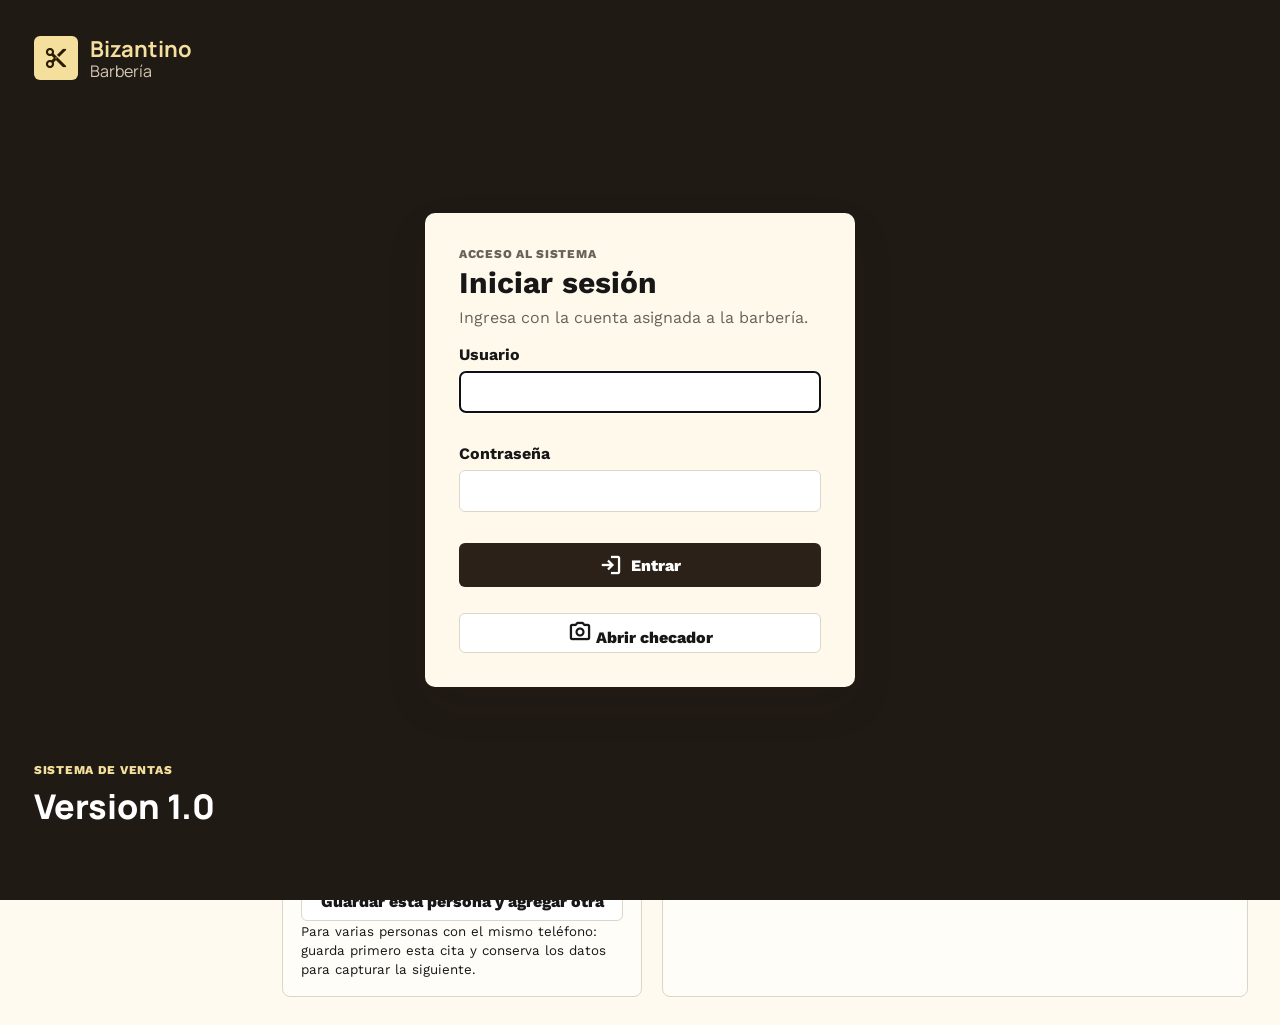
==== commit 7c7b24f4: "Agregar checador personal con PIN y evidencia" ====
--- a/index.html
+++ b/index.html
@@ -8,7 +8,7 @@
   <link rel="preconnect" href="https://fonts.gstatic.com" crossorigin>
   <link href="https://fonts.googleapis.com/css2?family=Manrope:wght@600;700;800&family=Work+Sans:wght@400;500;600;700&display=swap" rel="stylesheet">
   <link href="https://fonts.googleapis.com/css2?family=Material+Symbols+Outlined:wght,FILL@100..700,0..1&display=swap" rel="stylesheet">
-  <link rel="stylesheet" href="styles.css">
+  <link rel="stylesheet" href="styles.css?v=20260822-2">
 </head>
 <body>
   <div class="login-screen" id="loginScreen">
@@ -39,6 +39,10 @@
         <button class="submit-button" type="submit">
           <span class="material-symbols-outlined">login</span>
           Entrar
+        </button>
+        <button class="secondary-button" id="openTimeclockFromLogin" type="button">
+          <span class="material-symbols-outlined">photo_camera</span>
+          Abrir checador
         </button>
       </form>
     </div>
@@ -83,6 +87,10 @@
         <span class="material-symbols-outlined">schedule</span>
         Checador
       </button>
+      <button class="nav-item" data-view="timeclockAudit" data-admin-only>
+        <span class="material-symbols-outlined">fact_check</span>
+        Auditoría checador
+      </button>
       <button class="nav-item" data-view="shift">
         <span class="material-symbols-outlined"></span>
         Corte de turno
@@ -108,6 +116,7 @@
       <div class="topbar-actions">
         <div class="session-user">
           <span id="sessionUserName"></span>
+          <button class="chip-button" id="openTimeclockFromApp" type="button">Modo checador</button>
           <button class="chip-button" id="logoutButton" type="button">Salir</button>
         </div>
         <div class="metric">
@@ -245,6 +254,7 @@
           <label>Folio de la nota
             <input name="receiptNumber" type="number" inputmode="numeric"
               min="0" max="10000" placeholder="Abre un turno" required>
+            <small class="field-help">El sistema sugiere uno, pero puedes cambiarlo si las notas se cobran fuera de orden.</small>
           </label>
           <label>Teléfono del cliente
             <input name="phone" list="customerPhoneOptions" inputmode="numeric" maxlength="10"
@@ -322,7 +332,7 @@
 
     <section class="view" id="services">
       <div class="workspace two-columns">
-        <form class="panel form-panel" id="serviceForm">
+        <form class="panel form-panel" id="serviceForm" data-admin-only>
           <div class="panel-header">
             <div>
               <p class="eyebrow">Catálogo</p>
@@ -606,6 +616,22 @@
               <p class="muted" id="attendanceShiftLabel">Abre un turno para comenzar a registrar.</p>
             </div>
           </div>
+          <form class="attendance-add-person hidden" id="addShiftPersonForm">
+            <div>
+              <strong>Agregar personal de último momento</strong>
+              <small>Solo se agregará al turno actual; el horario semanal no cambiará.</small>
+            </div>
+            <label>Tipo
+              <select name="personType">
+                <option value="BARBER">Barbero</option>
+                <option value="RECEPTIONIST">Recepción</option>
+              </select>
+            </label>
+            <label>Personal
+              <select name="personId" required></select>
+            </label>
+            <button class="secondary-button" type="submit">Agregar al turno</button>
+          </form>
           <div class="attendance-cards" id="attendanceCurrentRows"></div>
         </div>
 
@@ -625,17 +651,18 @@
             <button class="secondary-button" type="button" id="copyPreviousWeek">Copiar semana anterior</button>
             <button class="secondary-button" type="button" id="exportScheduleExcel"><span class="material-symbols-outlined">download</span> Exportar Excel</button>
           </div>
-          <fieldset class="schedule-people-picker">
+          <div class="schedule-readonly hidden" id="scheduleReadOnly"></div>
+          <fieldset class="schedule-people-picker" id="schedulePeoplePicker">
             <legend>Personal de este turno</legend>
             <p class="muted">Selecciona únicamente quienes estarán en el turno elegido.</p>
             <div class="schedule-people-options" id="schedulePeopleOptions"></div>
           </fieldset>
-          <div class="schedule-help">En cada día captura entrada y salida. Activa <strong>Descanso</strong> cuando no trabaje. La comida es opcional.</div>
-          <div class="table-wrap weekly-schedule-wrap"><table class="weekly-schedule-table">
+          <div class="schedule-help" id="scheduleEditorHelp">En cada día captura entrada y salida. Activa <strong>Descanso</strong> cuando no trabaje. La comida es opcional.</div>
+          <div class="table-wrap weekly-schedule-wrap" id="scheduleEditorTable"><table class="weekly-schedule-table">
             <thead><tr id="scheduleWeekHeader"></tr></thead>
             <tbody id="scheduleRows"></tbody>
           </table></div>
-          <button class="submit-button" type="submit">Guardar semana completa</button>
+          <button class="submit-button" id="saveWeeklySchedule" type="submit">Guardar semana completa</button>
         </form>
 
         <div class="panel full-panel hidden" id="savedSchedulesPanel" data-admin-only>
@@ -655,6 +682,35 @@
         <div class="panel full-panel">
           <div class="panel-header"><div><p class="eyebrow">Historial</p><h3>Asistencias por semana</h3><p class="muted">Despliega una semana para comparar el horario programado con las horas registradas.</p></div></div>
           <div class="attendance-history-groups" id="attendanceHistoryGroups"></div>
+        </div>
+      </div>
+    </section>
+
+    <section class="view" id="timeclockAudit" data-admin-only>
+      <div class="workspace">
+        <div class="panel full-panel">
+          <div class="panel-header">
+            <div>
+              <p class="eyebrow">Solo administración</p>
+              <h3>Auditoría del checador</h3>
+              <p class="muted">Consulta movimientos, incidencias y fotografías. Las imágenes se eliminan automáticamente después de 90 días.</p>
+            </div>
+            <div class="catalog-actions">
+              <button class="secondary-button" id="exportTimeclockAudit" type="button"><span class="material-symbols-outlined">download</span>Exportar Excel</button>
+              <button class="secondary-button" id="refreshTimeclockAudit" type="button"><span class="material-symbols-outlined">refresh</span>Actualizar</button>
+            </div>
+          </div>
+          <form class="audit-filters" id="timeclockAuditFilters">
+            <label>Desde<input name="dateFrom" type="date"></label>
+            <label>Hasta<input name="dateTo" type="date"></label>
+            <label>Tipo<select name="personType"><option value="">Todo el personal</option><option value="BARBER">Barberos</option><option value="RECEPTIONIST">Recepción</option></select></label>
+            <label>Persona<select name="personId"><option value="">Todas</option></select></label>
+            <label>Asistencia<select name="punctuality"><option value="">Todos los movimientos</option><option value="LATE_ARRIVAL">Retardos</option><option value="EARLY_DEPARTURE">Salidas anticipadas</option><option value="EARLY_ARRIVAL">Entradas anticipadas</option><option value="LATE_DEPARTURE">Salidas posteriores</option><option value="ON_TIME">A la hora</option></select></label>
+            <label class="audit-check"><input name="incidentOnly" type="checkbox"> Solo incidencias</label>
+            <button class="secondary-button" type="submit">Aplicar filtros</button>
+          </form>
+          <div class="timeclock-audit-summary" id="timeclockAuditSummary"></div>
+          <div class="timeclock-audit-grid" id="timeclockAuditGrid"></div>
         </div>
       </div>
     </section>
@@ -759,6 +815,12 @@
                 <textarea name="closingNotes" maxlength="1000" rows="3"
                   placeholder="Ej. Faltaron $50 y se revisará con recepción"></textarea>
               </label>
+              <div class="schedule-help hidden" id="receiptGapNotice"></div>
+              <label class="hidden" id="receiptGapReasonField">Motivo de los folios faltantes
+                <textarea name="receiptGapReason" minlength="3" maxlength="500" rows="3"
+                  placeholder="Ej. La nota física se canceló y no fue utilizada"></textarea>
+                <small>Escribe al menos 3 caracteres. También puedes corregir los folios desde Ventas; si la secuencia queda completa ya no será necesario justificar.</small>
+              </label>
             </form>
           </div>
 
@@ -868,7 +930,7 @@
           <label>Regreso de comida<input name="mealIn" type="datetime-local"></label>
           <label>Salida final<input name="clockOut" type="datetime-local"></label>
           <label>Estado<select name="status"><option value="PENDING">Pendiente</option><option value="PRESENT">Asistió</option><option value="ABSENT">Falta</option><option value="REST">Descanso</option><option value="PERMISSION">Permiso</option></select></label>
-          <label>Notas<input name="notes" maxlength="500"></label>
+          <label>Motivo de la corrección<input name="notes" minlength="3" maxlength="500" required></label>
         </div>
         <div class="modal-actions"><button class="secondary-button" id="cancelAttendanceCorrection" type="button">Cancelar</button><button class="submit-button" type="submit">Guardar corrección</button></div>
       </form>
@@ -1006,6 +1068,57 @@
     </form>
   </div>
 
+  <div class="modal-backdrop hidden" id="saleReceiptCorrectionModal">
+    <form class="modal-card" id="saleReceiptCorrectionForm">
+      <div class="panel-header">
+        <div>
+          <p class="eyebrow">Ventas</p>
+          <h3>Corregir folio</h3>
+        </div>
+        <button class="icon-button" id="closeSaleReceiptCorrectionModal" type="button" title="Cerrar">
+          <span class="material-symbols-outlined">close</span>
+        </button>
+      </div>
+      <p id="saleReceiptCorrectionLabel"></p>
+      <label>Folio correcto
+        <input name="receiptNumber" type="number" inputmode="numeric" min="0" max="10000" required>
+      </label>
+      <label>Motivo de la corrección
+        <textarea name="reason" minlength="3" maxlength="500" rows="4"
+          placeholder="Ej. La nota física corresponde al folio 0013" required></textarea>
+      </label>
+      <div class="receipt-correction-history" id="saleReceiptCorrectionHistory"></div>
+      <div class="modal-actions">
+        <button class="secondary-button" id="cancelSaleReceiptCorrectionModal" type="button">Volver</button>
+        <button class="submit-button" type="submit">Guardar corrección</button>
+      </div>
+    </form>
+  </div>
+
+  <div class="modal-backdrop hidden" id="timeclockPinModal">
+    <form class="modal-card" id="timeclockPinForm">
+      <div class="panel-header">
+        <div><p class="eyebrow">Solo administración</p><h3>Configurar PIN del checador</h3></div>
+        <button class="icon-button" id="closeTimeclockPinModal" type="button" title="Cerrar"><span class="material-symbols-outlined">close</span></button>
+      </div>
+      <p id="timeclockPinPerson"></p>
+      <input name="personType" type="hidden">
+      <input name="personId" type="hidden">
+      <label>Nuevo PIN
+        <input name="pin" type="password" inputmode="numeric" pattern="[0-9]*" minlength="4" maxlength="8" autocomplete="new-password" required>
+        <small>Utiliza entre 4 y 8 números. No reutilices el PIN de otra persona.</small>
+      </label>
+      <label>Repetir PIN
+        <input name="confirmPin" type="password" inputmode="numeric" pattern="[0-9]*" minlength="4" maxlength="8" autocomplete="new-password" required>
+      </label>
+      <div class="modal-actions">
+        <button class="secondary-button hidden" id="removeTimeclockPin" type="button">Quitar PIN</button>
+        <button class="secondary-button" id="cancelTimeclockPinModal" type="button">Cancelar</button>
+        <button class="submit-button" type="submit">Guardar PIN</button>
+      </div>
+    </form>
+  </div>
+
   <div class="modal-backdrop hidden" id="helpModal">
     <div class="modal-card help-modal-card">
       <div class="panel-header">
@@ -1021,21 +1134,21 @@
       <section class="help-role-section" data-admin-only>
         <p class="eyebrow">Funciones de administradora</p>
         <div class="help-admin-grid">
-          <div><strong>Personal y cuentas</strong><span>En <b>Personal</b> administra barberos, recepcionistas y cuentas de acceso. El rol <b>Soporte</b> es visible y permite consultar sin modificar operaciones. Al editar una cuenta, deja la contraseña vacía para conservarla o escribe una nueva para restablecerla.</span></div>
-          <div><strong>Horarios semanales</strong><span>En <b>Checador</b> selecciona semana y turno, elige el personal, captura horarios o descansos y guarda la semana completa. Una misma persona puede estar programada en Matutino y Vespertino; también puedes copiar horarios y exportarlos a Excel.</span></div>
-          <div><strong>Correcciones</strong><span>La administradora puede corregir asistencias y consultar quién realizó el último registro. Las recepcionistas no pueden modificar horarios ni corregir registros anteriores.</span></div>
+          <div><strong>Personal, cuentas y PIN</strong><span>En <b>Personal</b> administra barberos, recepcionistas, cuentas y el PIN individual del checador. El PIN no puede consultarse después de guardarlo; únicamente puede reemplazarse.</span></div>
+          <div><strong>Horarios semanales</strong><span>En <b>Checador</b> selecciona semana y turno, elige el personal, captura horarios o descansos y guarda la semana completa. El horario guardado aparece en modo consulta; usa <b>Editar horario</b> únicamente cuando necesites cambiarlo. También puedes copiar la semana anterior y exportarla a Excel.</span></div>
+          <div><strong>Correcciones y evidencias</strong><span>La administradora puede corregir asistencias dejando un motivo y consultar las fotografías en <b>Auditoría checador</b>. Ahí puede filtrar retardos, salidas anticipadas, entradas anticipadas, salidas posteriores e incidencias, además de exportar el resultado. Las fotografías se conservan 90 días. Recepción no puede corregir movimientos, asignar PIN ni ver las imágenes.</span></div>
         </div>
       </section>
       <p class="eyebrow help-flow-title">Operación diaria de recepción</p>
       <div class="help-steps">
         <details open><summary><span>1</span> Abrir el turno</summary><p>En <strong>Corte de turno</strong>, verifica si abrirás Matutino o Vespertino. El sistema selecciona automáticamente la recepcionista y los barberos programados para ese día, pero puedes modificarlos antes de abrir. Captura también el fondo inicial y revisa el folio sugerido.</p></details>
-        <details><summary><span>2</span> Registrar asistencias</summary><p>En <strong>Checador</strong>, registra entrada, salida y comida del personal. Para marcar falta o permiso deberás confirmarlo. Si una persona está programada en ambos turnos, el matutino conservará su entrada y la jornada continuará automáticamente en el vespertino; registra su salida final hasta que termine de trabajar.</p></details>
+        <details><summary><span>2</span> Registrar asistencias</summary><p>Abre el <strong>Modo checador</strong>. Cada persona ingresa su PIN y toma una fotografía con la cámara de esta computadora para entrada, salida a comida, regreso y salida. El checador rechaza cámaras sincronizadas de celular. Recepción solamente puede agregar personal de último momento al turno; no puede marcar movimientos por otras personas.</p></details>
         <details><summary><span>3</span> Agendar y confirmar citas</summary><p>Captura teléfono, nombre, fecha y hora. El barbero y los servicios pueden quedar pendientes. Al confirmar, completa esos datos; se permiten varios servicios y se evitan citas simultáneas para el mismo barbero.</p></details>
-        <details><summary><span>4</span> Cobrar servicios</summary><p>Desde una cita usa <strong>Cobrar</strong>, o entra directamente a <strong>Caja</strong> para una venta sin cita. Selecciona cliente opcional, barbero, servicios y método de pago. Si hoy es el cumpleaños registrado del cliente, puedes activar 50 % de descuento sobre todos los servicios de la venta. Verifica el folio antes de confirmar.</p></details>
+        <details><summary><span>4</span> Cobrar servicios</summary><p>Desde una cita usa <strong>Cobrar</strong>, o entra directamente a <strong>Caja</strong> para una venta sin cita. Selecciona cliente opcional, barbero, servicios y método de pago. Si hoy es el cumpleaños registrado del cliente, puedes activar 50 % de descuento sobre todos los servicios de la venta. Verifica el folio antes de confirmar. Si la nota quedó con un folio incorrecto, administración o recepción puede corregirlo desde <strong>Ventas</strong>; el motivo y el usuario quedan registrados.</p></details>
         <details><summary><span>5</span> Registrar gastos y revisar ventas</summary><p>Los gastos del turno se capturan en <strong>Corte de turno</strong>. En <strong>Ventas</strong> puedes filtrar por fechas o barbero, consultar gráficas, movimientos, neto después de gastos y motivos de cancelación.</p></details>
         <details><summary><span>6</span> Adjuntar evidencia del checador</summary><p>Antes de capturar el conteo real, descarga desde WhatsApp Web la fotografía del checador. En <strong>Corte de turno</strong>, elige la imagen y presiona <strong>Subir evidencia</strong>. Al guardarse se habilitarán los campos del corte. Comprueba la miniatura; puedes reemplazarla mientras el turno esté abierto.</p></details>
-        <details><summary><span>7</span> Cerrar el turno</summary><p>Después de adjuntar la evidencia, registra efectivo entregado, corte de terminal, transferencias verificadas y notas opcionales. Revisa las diferencias. Para cerrar deben estar completas las asistencias; en el matutino no se exige salida a quien tenga horario vespertino porque su jornada continúa. El sistema guarda quién subió la foto y quién cerró.</p></details>
-        <details><summary><span>8</span> Consultar y exportar historial</summary><p>En turnos anteriores abre <strong>Ver desglose</strong> para consultar conciliación, gastos, producción, evidencia y responsables. En <strong>Checador</strong> las asistencias semanales aparecen separadas en Matutino y Vespertino, con entrada y salida reales; también pueden exportarse a Excel.</p></details>
+        <details><summary><span>7</span> Cerrar el turno</summary><p>Después de adjuntar la evidencia, registra efectivo entregado, corte de terminal, transferencias verificadas y notas opcionales. Revisa las diferencias. Para cerrar deben estar completas las asistencias y la secuencia de folios; si falta una nota, corrige el folio desde Ventas o registra el motivo del salto. En el matutino no se exige salida a quien tenga horario vespertino porque su jornada continúa. El sistema guarda quién subió la foto y quién cerró.</p></details>
+        <details><summary><span>8</span> Consultar y exportar historial</summary><p>En turnos anteriores abre <strong>Ver desglose</strong> para consultar conciliación, gastos, producción, evidencia y responsables. En <strong>Checador</strong> las asistencias semanales comparan el horario programado con la entrada y salida reales, mostrando minutos tarde, antes o después. El historial puede exportarse a Excel. Las fotografías y filtros detallados de <strong>Auditoría checador</strong> son exclusivos de administración.</p></details>
       </div>
       <div class="modal-actions">
         <button class="submit-button" id="finishHelp" type="button">Entendido</button>
@@ -1045,6 +1158,6 @@
 
   <div class="toast" id="toast"></div>
   <datalist id="customerPhoneOptions"></datalist>
-  <script src="app.js"></script>
+  <script src="app.js?v=20260822-2"></script>
 </body>
 </html>
--- a/styles.css
+++ b/styles.css
@@ -614,6 +614,17 @@
   border-radius: 12px;
   background: var(--paper);
   box-shadow: 0 24px 70px rgba(0, 0, 0, .28);
+}
+
+#closeShiftModal {
+  overflow-y: auto;
+}
+
+#closeShiftModal .modal-card {
+  max-height: calc(100vh - 40px);
+  max-height: calc(100dvh - 40px);
+  overflow-y: auto;
+  overscroll-behavior: contain;
 }
 
 .modal-actions {
@@ -1090,7 +1101,18 @@
 .saved-schedule-card h4 { font-size: 1.35rem; margin: 3px 0 9px; }
 .saved-schedule-card p { margin: 0 0 5px; }
 .saved-schedule-card small { color: var(--muted); }
+.schedule-readonly { display: grid; gap: 14px; }
+.schedule-readonly.hidden { display: none; }
+.schedule-saved-heading { align-items: center; display: flex; gap: 18px; justify-content: space-between; }
+.schedule-saved-heading p { color: var(--muted); margin: 8px 0 0; }
+.schedule-readonly-table { border-collapse: collapse; min-width: 1120px; width: 100%; }
+.schedule-readonly-table th, .schedule-readonly-table td { border-bottom: 1px solid var(--line); padding: 14px; text-align: left; vertical-align: top; }
+.schedule-readonly-table th { background: var(--soft); min-width: 150px; }
+.schedule-readonly-table th small, .schedule-readonly-table td small, .schedule-readonly-table td span { color: var(--muted); display: block; font-size: .75rem; margin-top: 4px; }
+.schedule-readonly-table td { min-width: 130px; }
+.schedule-readonly-table td strong { display: block; margin-top: 5px; }
 @media (max-width: 760px) { .saved-schedule-sections { grid-template-columns: 1fr; } }
+@media (max-width: 760px) { .schedule-saved-heading { align-items: stretch; flex-direction: column; } }
 .schedule-person-option { align-items: center; background: var(--surface); border: 1px solid var(--line); border-radius: 8px; cursor: pointer; display: flex; gap: 8px; padding: 9px 12px; }
 .schedule-person-option:has(input:checked) { background: var(--gold-soft); border-color: #c79217; }
 .schedule-person-option input { height: 18px; margin: 0; width: 18px; }
@@ -1115,6 +1137,20 @@
 .repeat-days-grid label { align-items: center; background: var(--surface); border: 1px solid var(--line); border-radius: 8px; display: flex; gap: 9px; padding: 11px; }
 .repeat-days-grid input { height: 18px; margin: 0; width: 18px; }
 .attendance-cards { display: grid; gap: 12px; }
+.attendance-add-person {
+  align-items: end;
+  background: var(--surface);
+  border: 1px solid var(--line);
+  border-radius: 12px;
+  display: grid;
+  gap: 12px;
+  grid-template-columns: minmax(240px, 1.5fr) minmax(150px, .7fr) minmax(220px, 1fr) auto;
+  margin-bottom: 16px;
+  padding: 14px;
+}
+.attendance-add-person.hidden { display: none; }
+.attendance-add-person > div { align-self: center; display: grid; gap: 3px; }
+.attendance-add-person small { color: var(--muted); }
 .attendance-card { background: var(--surface); border: 1px solid var(--line); border-left: 5px solid var(--gold); border-radius: 9px; padding: 15px; }
 .attendance-card.complete { border-left-color: #23804a; }
 .attendance-person { align-items: center; display: flex; gap: 12px; justify-content: space-between; }
@@ -1152,6 +1188,7 @@
 .attendance-matrix-cell strong { display: block; font-size: .87rem; margin-top: 2px; }
 .attendance-matrix-empty { color: var(--muted); text-align: center; }
 .attendance-on-time, .attendance-early, .attendance-late, .attendance-incidence, .attendance-no-schedule { border-radius: 999px; display: inline-block; font-size: .72rem; font-weight: 800; margin-top: 9px; padding: 4px 8px; }
+.attendance-differences { align-items: flex-start; display: flex; flex-direction: column; }
 .attendance-on-time, .attendance-early { background: #d9f4e4; color: #176b3b; }
 .attendance-late { background: #ffe1dc; color: #a52b1b; }
 .attendance-incidence { background: var(--gold-soft); color: #735500; }
@@ -1162,6 +1199,7 @@
 @media (max-width: 900px) {
   .sales-charts-grid { grid-template-columns: 1fr; }
   .schedule-toolbar { grid-template-columns: 1fr; }
+  .attendance-add-person { grid-template-columns: 1fr; }
   .attendance-times { grid-template-columns: 1fr 1fr; }
 }
 
@@ -1169,3 +1207,47 @@
   #attendanceCorrectionForm .form-grid { grid-template-columns: 1fr; }
   #attendanceCorrectionModal .modal-card { max-height: calc(100vh - 24px); overflow-y: auto; }
 }
+.receipt-correction-note {
+  display: block;
+  margin-top: 0.25rem;
+  color: var(--muted);
+  white-space: nowrap;
+}
+
+.receipt-correction-history {
+  max-height: 10rem;
+  overflow-y: auto;
+  padding: 0.75rem;
+  border-radius: 0.75rem;
+  background: var(--surface-soft, #f5f0e8);
+}
+
+.receipt-correction-history:empty {
+  display: none;
+}
+
+.receipt-correction-history p {
+  margin: 0.55rem 0 0;
+}
+
+.audit-filters { align-items:end; display:grid; gap:12px; grid-template-columns:repeat(4,minmax(140px,1fr)) auto auto; margin:20px 0; }
+.audit-check { align-items:center; display:flex; gap:8px; min-height:48px; }
+.audit-check input { height:18px; margin:0; width:18px; }
+.timeclock-audit-summary { background:var(--gold-soft); border-radius:10px; display:flex; flex-wrap:wrap; gap:18px; margin-bottom:18px; padding:13px 16px; }
+.timeclock-audit-summary span { color:var(--muted); }
+.timeclock-audit-grid { display:grid; gap:16px; grid-template-columns:repeat(auto-fill,minmax(260px,1fr)); }
+.timeclock-audit-card { background:var(--surface); border:1px solid var(--line); border-radius:14px; overflow:hidden; }
+.timeclock-audit-card.incident { border-color:#d2a51d; box-shadow:0 0 0 2px var(--gold-soft); }
+.timeclock-photo { aspect-ratio:4/3; background:#26201b; overflow:hidden; }
+.timeclock-photo img { height:100%; object-fit:cover; width:100%; }
+.expired-photo { align-items:center; color:#d4ccc4; display:flex; flex-direction:column; gap:7px; height:100%; justify-content:center; }
+.expired-photo span { font-size:42px; }
+.timeclock-audit-body { padding:15px; }
+.timeclock-audit-body > div { align-items:center; display:flex; flex-wrap:wrap; gap:7px; }
+.timeclock-audit-body h4 { font-size:1.15rem; margin:12px 0 3px; }
+.timeclock-audit-body p { color:var(--muted); margin:0 0 10px; }
+.timeclock-audit-body strong,.timeclock-audit-body small { display:block; }
+.timeclock-audit-body small { color:var(--muted); margin-top:7px; }
+
+@media (max-width:1000px) { .audit-filters { grid-template-columns:1fr 1fr; } }
+@media (max-width:560px) { .audit-filters { grid-template-columns:1fr; } }
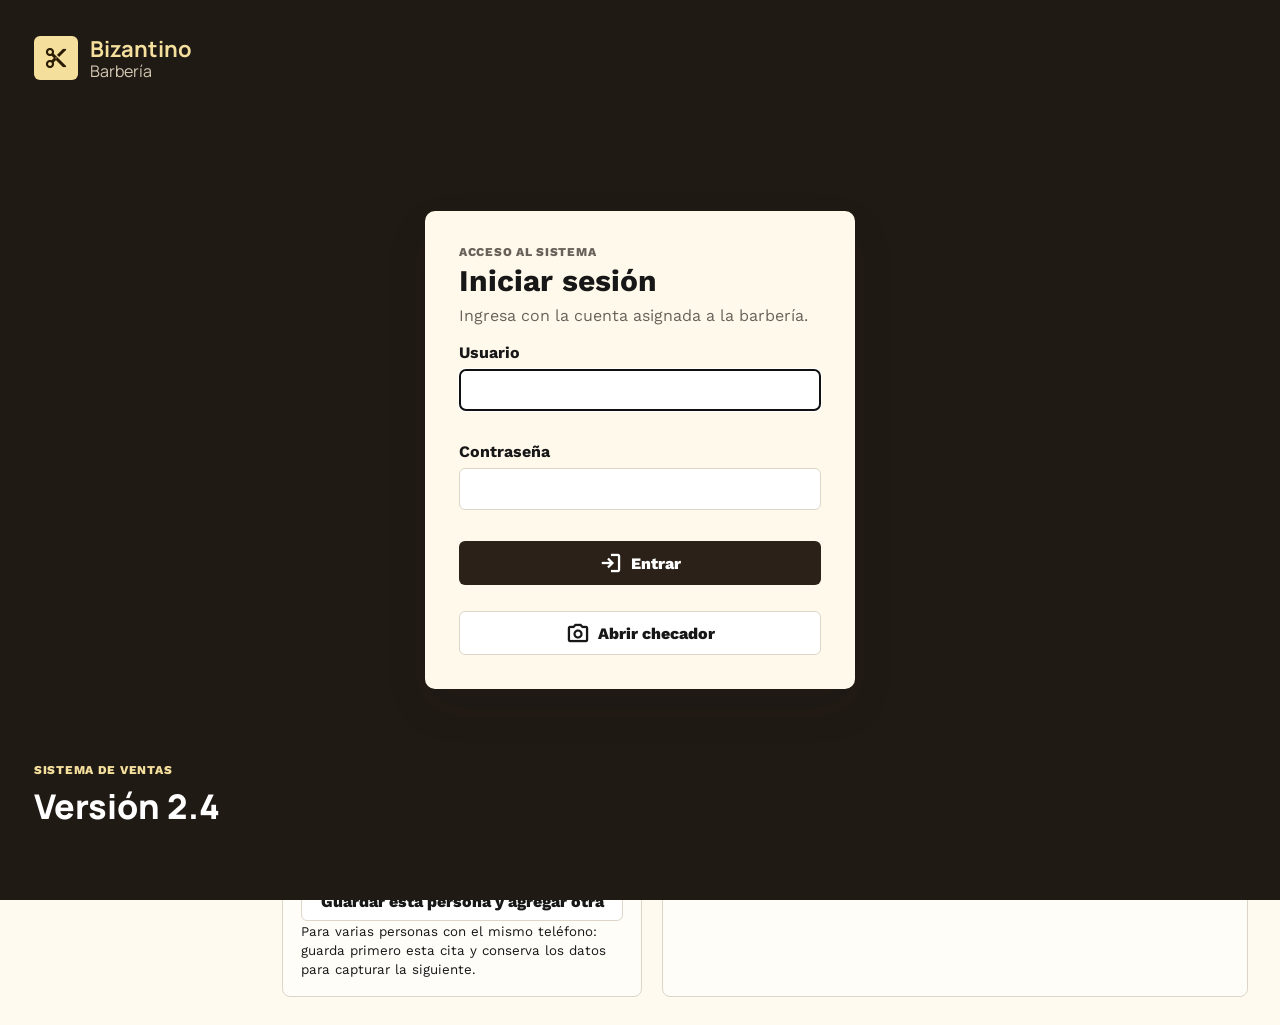
==== commit 380154b9: "Actualizar portada a version 2.4" ====
--- a/index.html
+++ b/index.html
@@ -8,7 +8,7 @@
   <link rel="preconnect" href="https://fonts.gstatic.com" crossorigin>
   <link href="https://fonts.googleapis.com/css2?family=Manrope:wght@600;700;800&family=Work+Sans:wght@400;500;600;700&display=swap" rel="stylesheet">
   <link href="https://fonts.googleapis.com/css2?family=Material+Symbols+Outlined:wght,FILL@100..700,0..1&display=swap" rel="stylesheet">
-  <link rel="stylesheet" href="styles.css?v=20260822-2">
+  <link rel="stylesheet" href="styles.css?v=2.4">
 </head>
 <body>
   <div class="login-screen" id="loginScreen">
@@ -19,7 +19,7 @@
       </div>
       <div class="login-sidebar-copy">
         <p class="eyebrow">Sistema de ventas</p>
-        <h2>Version 1.0</h2>
+        <h2>Versión 2.4</h2>
       </div>
     </div>
     <div class="login-content">
@@ -40,7 +40,7 @@
           <span class="material-symbols-outlined">login</span>
           Entrar
         </button>
-        <button class="secondary-button" id="openTimeclockFromLogin" type="button">
+        <button class="secondary-button login-timeclock-button" id="openTimeclockFromLogin" type="button">
           <span class="material-symbols-outlined">photo_camera</span>
           Abrir checador
         </button>
@@ -1158,6 +1158,6 @@
 
   <div class="toast" id="toast"></div>
   <datalist id="customerPhoneOptions"></datalist>
-  <script src="app.js?v=20260822-2"></script>
+  <script src="app.js?v=2.4"></script>
 </body>
 </html>
--- a/styles.css
+++ b/styles.css
@@ -915,6 +915,14 @@
   background: #2b2118;
 }
 .login-card .submit-button:hover { background: #403126; }
+.login-timeclock-button {
+  align-items: center;
+  display: flex;
+  gap: 8px;
+  justify-content: center;
+  padding: 9px 14px;
+}
+.login-timeclock-button .material-symbols-outlined { display: block; line-height: 1; }
 .login-error { margin: 0; color: var(--red); font-weight: 700; }
 .login-help { margin: 8px 0 0; color: var(--muted); }
 
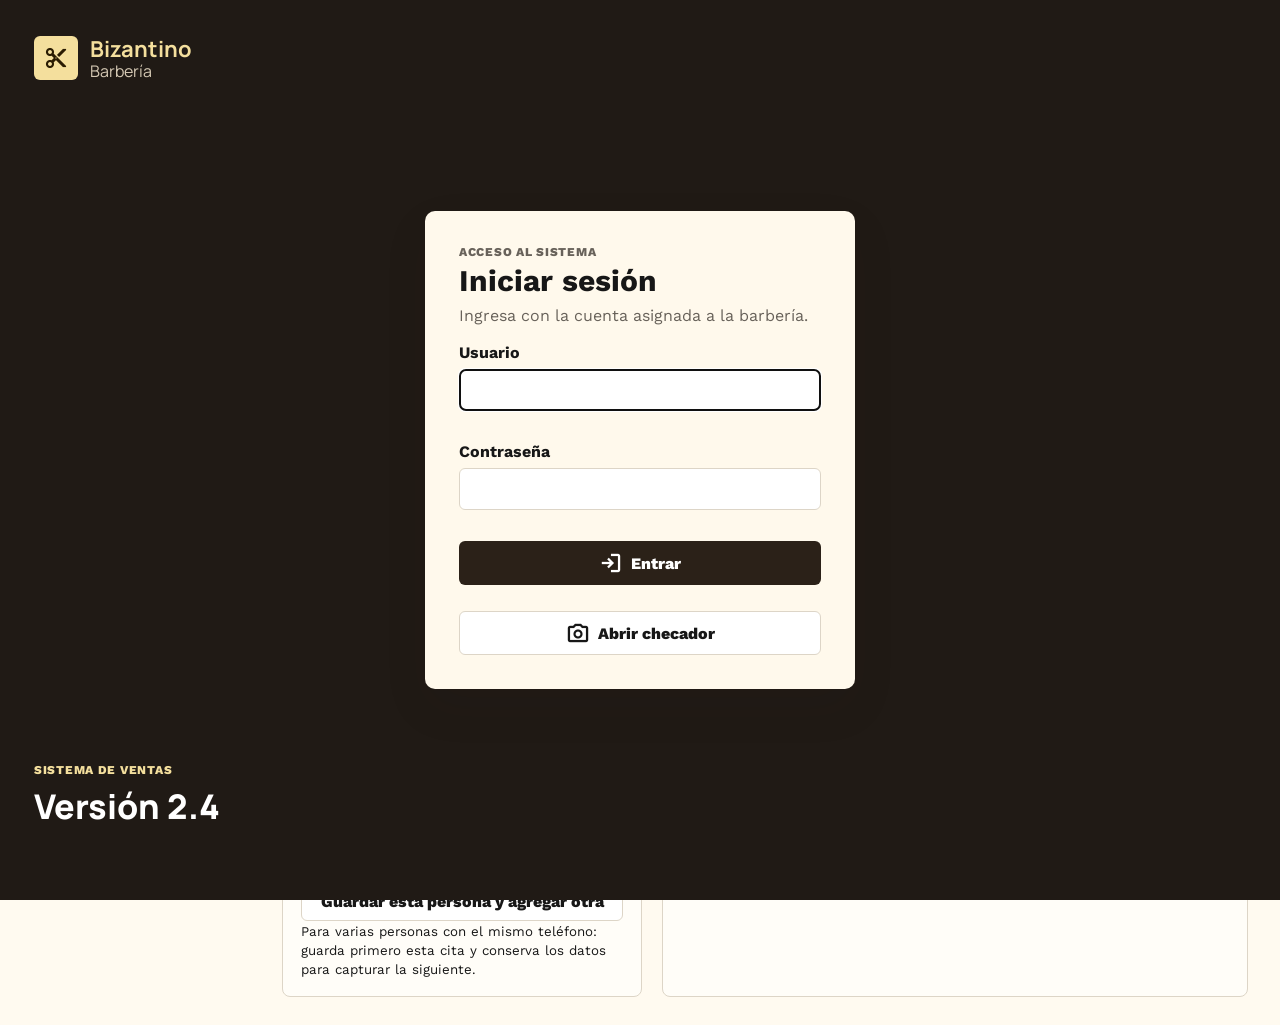
==== commit 19a1d14e: "Liberar conexiones al servir evidencias" ====
--- a/index.html
+++ b/index.html
@@ -8,7 +8,7 @@
   <link rel="preconnect" href="https://fonts.gstatic.com" crossorigin>
   <link href="https://fonts.googleapis.com/css2?family=Manrope:wght@600;700;800&family=Work+Sans:wght@400;500;600;700&display=swap" rel="stylesheet">
   <link href="https://fonts.googleapis.com/css2?family=Material+Symbols+Outlined:wght,FILL@100..700,0..1&display=swap" rel="stylesheet">
-  <link rel="stylesheet" href="styles.css?v=2.4">
+  <link rel="stylesheet" href="styles.css?v=2.4.1">
 </head>
 <body>
   <div class="login-screen" id="loginScreen">
@@ -766,24 +766,24 @@
             <div class="panel-header">
               <div>
                 <p class="eyebrow">Evidencia obligatoria</p>
-                <h3>Foto del checador</h3>
-                <p class="muted">Descarga la foto desde WhatsApp Web y adjúntala antes de cerrar el turno.</p>
+                <h3>Fotos de limpieza</h3>
+                <p class="muted">Adjunta de 1 a 5 fotografías que comprueben la limpieza del establecimiento antes de cerrar.</p>
               </div>
               <span class="shift-status" id="shiftEvidenceStatus">Pendiente</span>
             </div>
             <form class="shift-evidence-form" id="shiftEvidenceForm">
               <label class="evidence-file-picker" for="shiftEvidenceInput">
-                <span class="evidence-picker-button"><span class="material-symbols-outlined">add_photo_alternate</span> Elegir imagen</span>
-                <span class="evidence-file-name" id="shiftEvidenceFileName">Ninguna imagen seleccionada</span>
-                <input id="shiftEvidenceInput" name="evidence" type="file" accept="image/jpeg,image/png,image/webp" required>
+                <span class="evidence-picker-button"><span class="material-symbols-outlined">add_photo_alternate</span> Elegir fotos</span>
+                <span class="evidence-file-name" id="shiftEvidenceFileName">Ninguna fotografía seleccionada</span>
+                <input id="shiftEvidenceInput" name="evidence" type="file" accept="image/jpeg,image/png,image/webp" multiple required>
               </label>
               <button class="secondary-button evidence-remove-button hidden" id="removeSelectedEvidence" type="button">
                 <span class="material-symbols-outlined">close</span>
-                Quitar
+                Quitar selección
               </button>
               <button class="secondary-button" type="submit">
                 <span class="material-symbols-outlined">upload</span>
-                Subir evidencia
+                Subir fotos
               </button>
             </form>
             <div class="shift-evidence-preview" id="shiftEvidencePreview"></div>
@@ -796,7 +796,7 @@
             </section>
             <form class="cut-card" id="closeShiftForm">
               <p class="eyebrow">Conteo real</p>
-              <div class="schedule-help" id="closeShiftEvidenceNotice">Primero adjunta la foto del checador para capturar el corte.</div>
+              <div class="schedule-help" id="closeShiftEvidenceNotice">Primero adjunta al menos una foto de limpieza para capturar el corte.</div>
               <label>Fondo que permanece en caja
                 <input name="fundReserved" type="number" min="0" step="0.01" value="0" readonly>
                 <small>Se toma automáticamente del fondo registrado al abrir el turno.</small>
@@ -1146,8 +1146,8 @@
         <details><summary><span>3</span> Agendar y confirmar citas</summary><p>Captura teléfono, nombre, fecha y hora. El barbero y los servicios pueden quedar pendientes. Al confirmar, completa esos datos; se permiten varios servicios y se evitan citas simultáneas para el mismo barbero.</p></details>
         <details><summary><span>4</span> Cobrar servicios</summary><p>Desde una cita usa <strong>Cobrar</strong>, o entra directamente a <strong>Caja</strong> para una venta sin cita. Selecciona cliente opcional, barbero, servicios y método de pago. Si hoy es el cumpleaños registrado del cliente, puedes activar 50 % de descuento sobre todos los servicios de la venta. Verifica el folio antes de confirmar. Si la nota quedó con un folio incorrecto, administración o recepción puede corregirlo desde <strong>Ventas</strong>; el motivo y el usuario quedan registrados.</p></details>
         <details><summary><span>5</span> Registrar gastos y revisar ventas</summary><p>Los gastos del turno se capturan en <strong>Corte de turno</strong>. En <strong>Ventas</strong> puedes filtrar por fechas o barbero, consultar gráficas, movimientos, neto después de gastos y motivos de cancelación.</p></details>
-        <details><summary><span>6</span> Adjuntar evidencia del checador</summary><p>Antes de capturar el conteo real, descarga desde WhatsApp Web la fotografía del checador. En <strong>Corte de turno</strong>, elige la imagen y presiona <strong>Subir evidencia</strong>. Al guardarse se habilitarán los campos del corte. Comprueba la miniatura; puedes reemplazarla mientras el turno esté abierto.</p></details>
-        <details><summary><span>7</span> Cerrar el turno</summary><p>Después de adjuntar la evidencia, registra efectivo entregado, corte de terminal, transferencias verificadas y notas opcionales. Revisa las diferencias. Para cerrar deben estar completas las asistencias y la secuencia de folios; si falta una nota, corrige el folio desde Ventas o registra el motivo del salto. En el matutino no se exige salida a quien tenga horario vespertino porque su jornada continúa. El sistema guarda quién subió la foto y quién cerró.</p></details>
+        <details><summary><span>6</span> Adjuntar fotos de limpieza</summary><p>Antes de capturar el conteo real, toma y adjunta de 1 a 5 fotografías que comprueben la limpieza del establecimiento. En <strong>Corte de turno</strong>, elige las fotos y presiona <strong>Subir fotos</strong>. Puedes agregar más o quitar una mientras el turno siga abierto.</p></details>
+        <details><summary><span>7</span> Cerrar el turno</summary><p>Después de adjuntar al menos una foto de limpieza, registra efectivo entregado, corte de terminal, transferencias verificadas y notas opcionales. Revisa las diferencias. Para cerrar deben estar completas las asistencias y la secuencia de folios; si falta una nota, corrige el folio desde Ventas o registra el motivo del salto. En el matutino no se exige salida a quien tenga horario vespertino porque su jornada continúa. El sistema guarda quién subió cada foto y quién cerró.</p></details>
         <details><summary><span>8</span> Consultar y exportar historial</summary><p>En turnos anteriores abre <strong>Ver desglose</strong> para consultar conciliación, gastos, producción, evidencia y responsables. En <strong>Checador</strong> las asistencias semanales comparan el horario programado con la entrada y salida reales, mostrando minutos tarde, antes o después. El historial puede exportarse a Excel. Las fotografías y filtros detallados de <strong>Auditoría checador</strong> son exclusivos de administración.</p></details>
       </div>
       <div class="modal-actions">
@@ -1158,6 +1158,6 @@
 
   <div class="toast" id="toast"></div>
   <datalist id="customerPhoneOptions"></datalist>
-  <script src="app.js?v=2.4"></script>
+  <script src="app.js?v=2.4.2"></script>
 </body>
 </html>
--- a/styles.css
+++ b/styles.css
@@ -660,11 +660,14 @@
 .evidence-picker-button .material-symbols-outlined { font-size: 21px; }
 .evidence-file-name { color: var(--muted); font-weight: 600; overflow: hidden; text-overflow: ellipsis; white-space: nowrap; }
 .evidence-remove-button { color: #a52b1b; }
-.shift-evidence-preview { margin-top: 14px; }
+.shift-evidence-preview { display: grid; gap: 10px; margin-top: 14px; }
 .shift-evidence-preview > a { align-items: center; background: var(--surface); border: 1px solid var(--line); border-radius: 9px; color: inherit; display: flex; gap: 14px; padding: 10px; text-decoration: none; }
 .shift-evidence-preview img { border-radius: 7px; height: 90px; object-fit: cover; width: 120px; }
 .shift-evidence-preview span, .shift-evidence-preview small { display: block; }
 .shift-evidence-preview small { color: var(--muted); margin-top: 4px; }
+.cleaning-evidence-card { align-items: center; background: var(--surface); border: 1px solid var(--line); border-radius: 9px; display: grid; gap: 14px; grid-template-columns: 120px minmax(0, 1fr) auto; padding: 10px; }
+.cleaning-evidence-card a { display: block; }
+.cleaning-history-grid { display: grid; gap: 10px; }
 .evidence-history-link { align-items: center; color: #73530b; display: inline-flex; font-weight: 700; gap: 6px; }
 .evidence-history-card { align-items: center; background: var(--paper); border: 1px solid var(--line); border-radius: 9px; color: inherit; display: flex; gap: 12px; margin-top: 10px; padding: 9px; text-decoration: none; transition: border-color .15s ease, transform .15s ease; }
 .evidence-history-card:hover { border-color: var(--gold); transform: translateY(-1px); }
